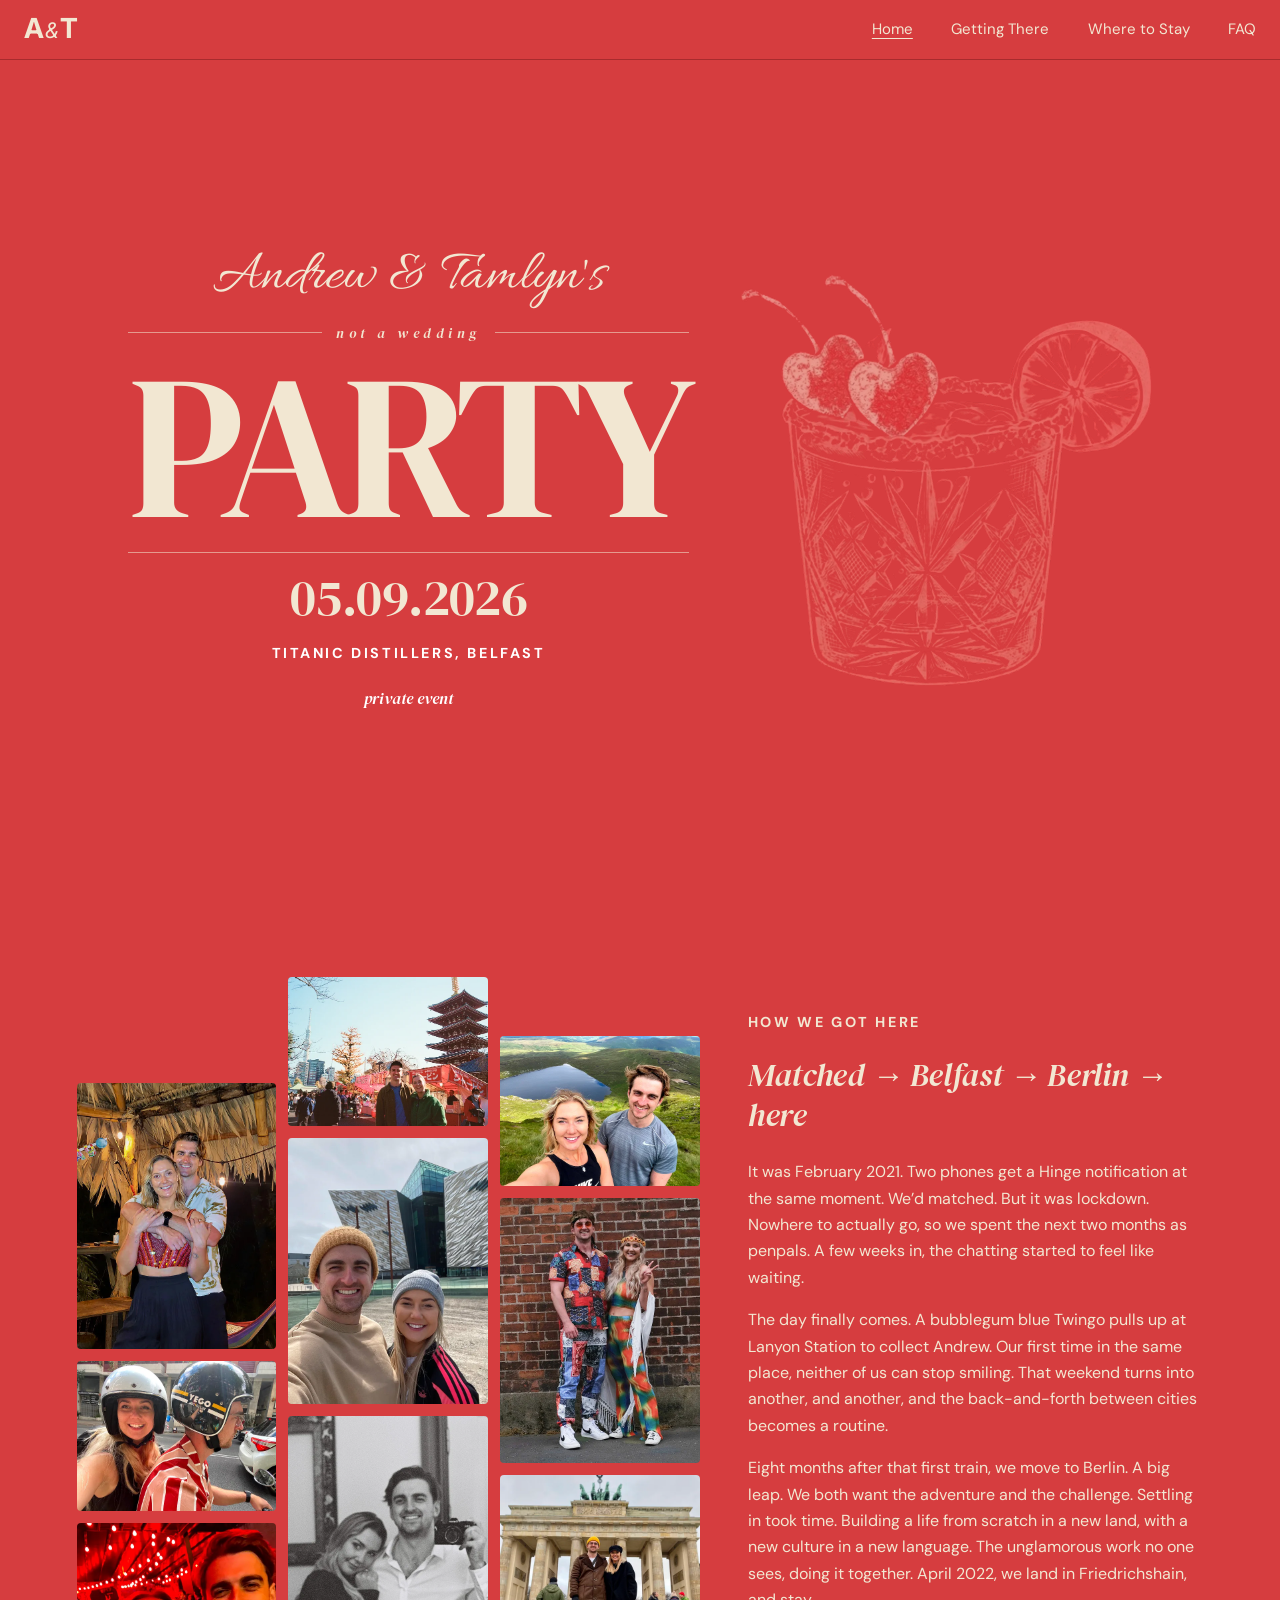
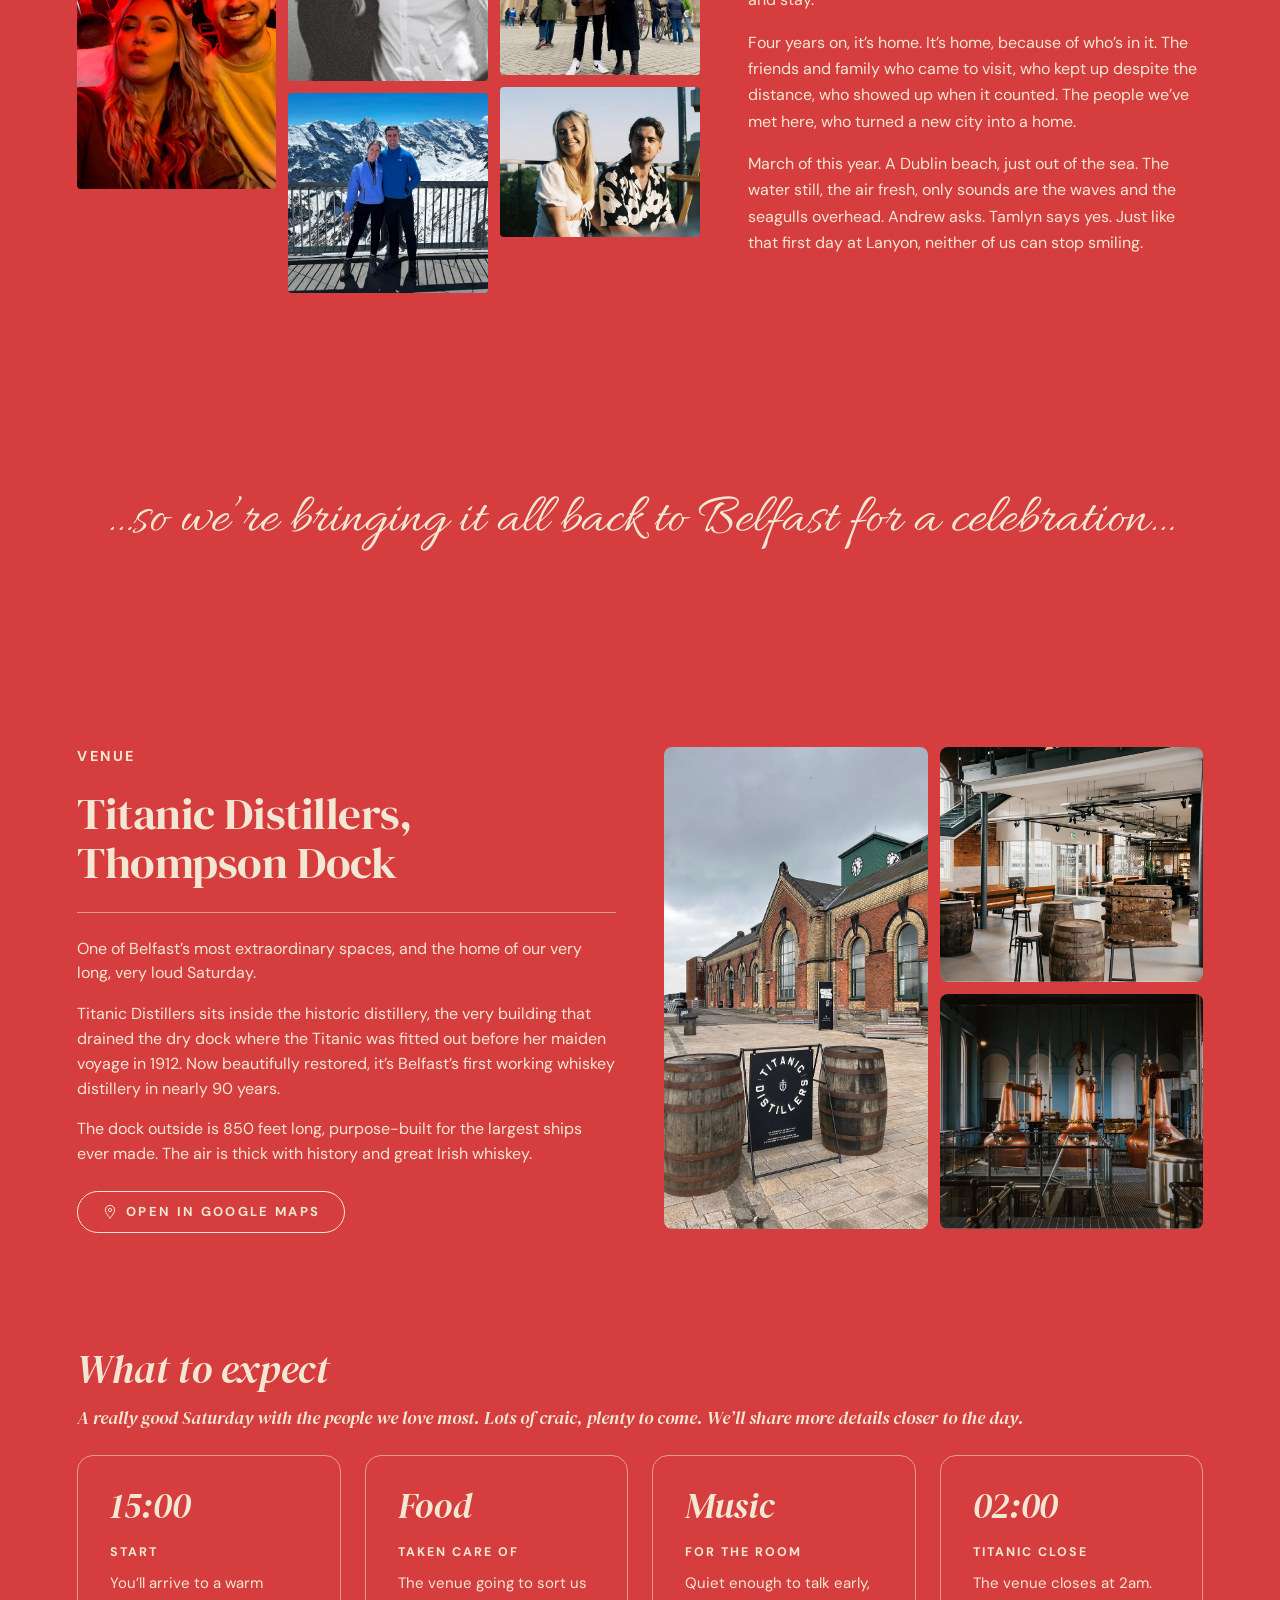
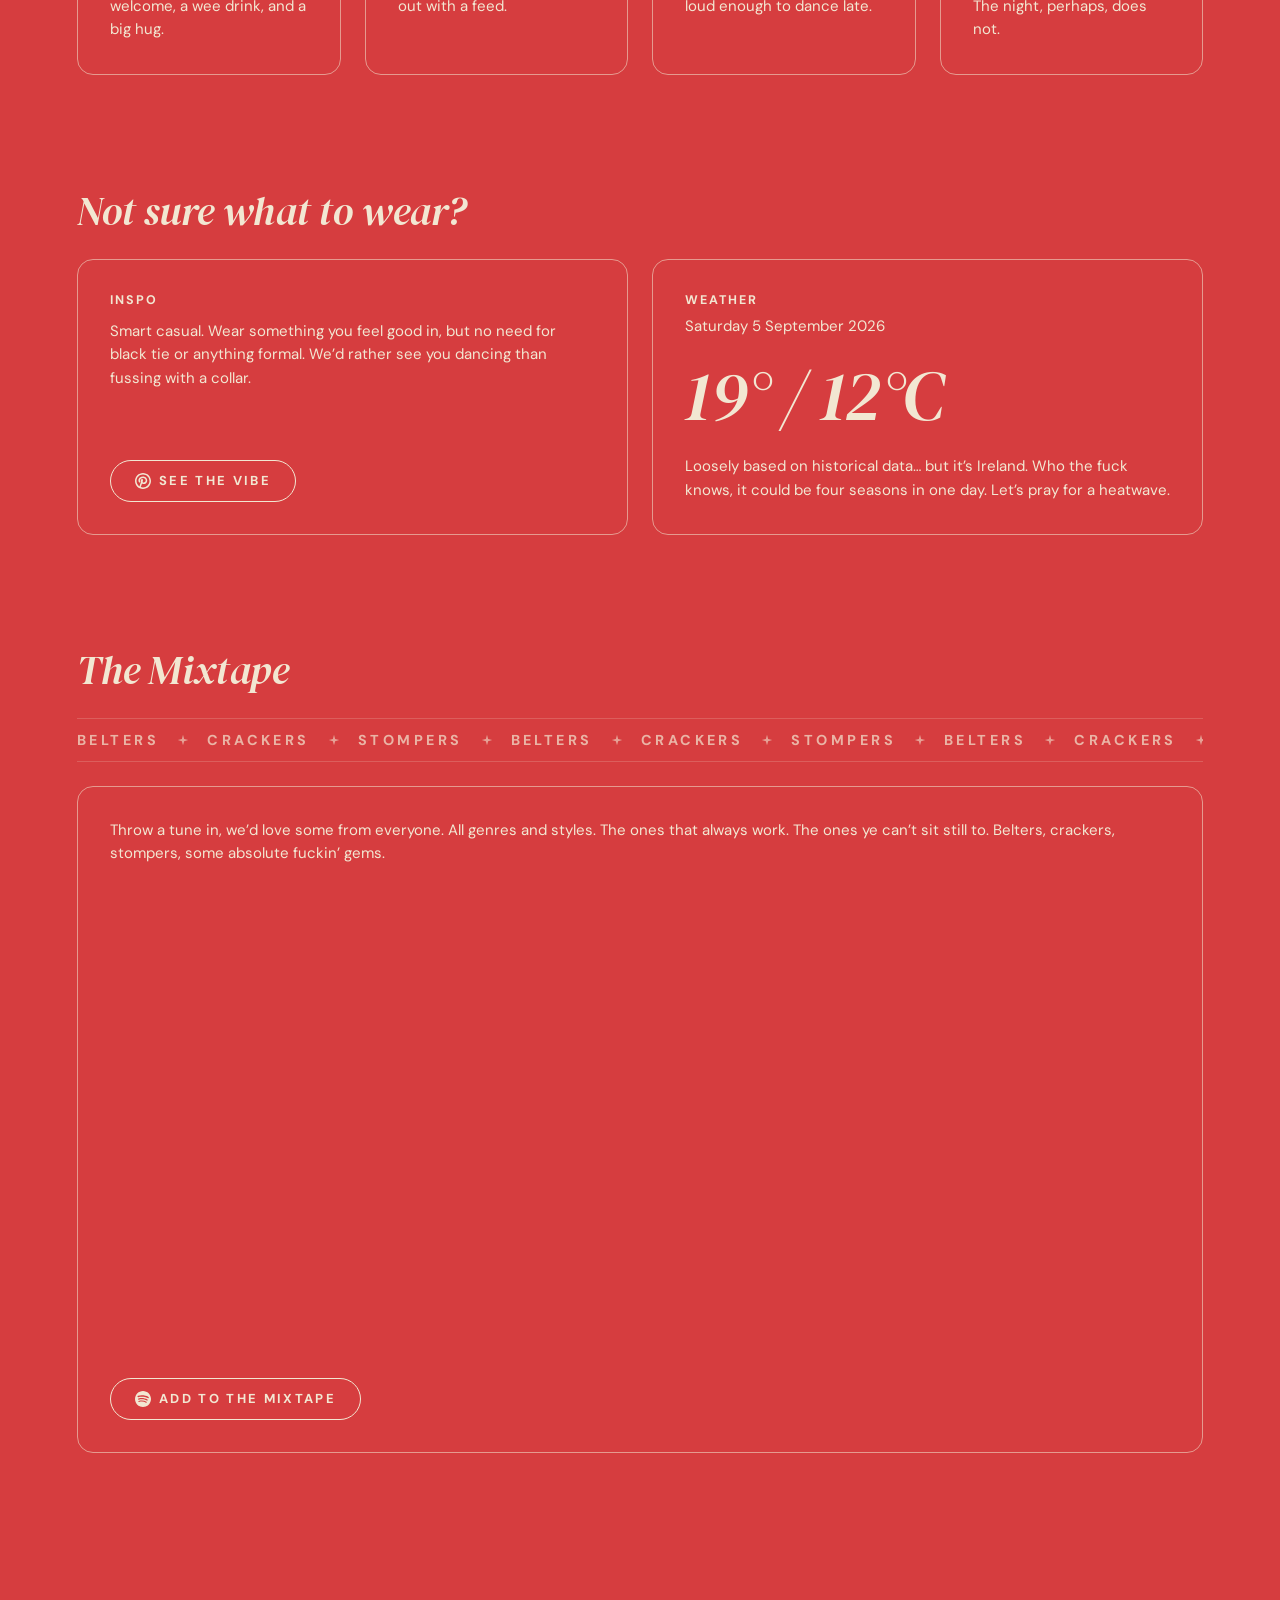
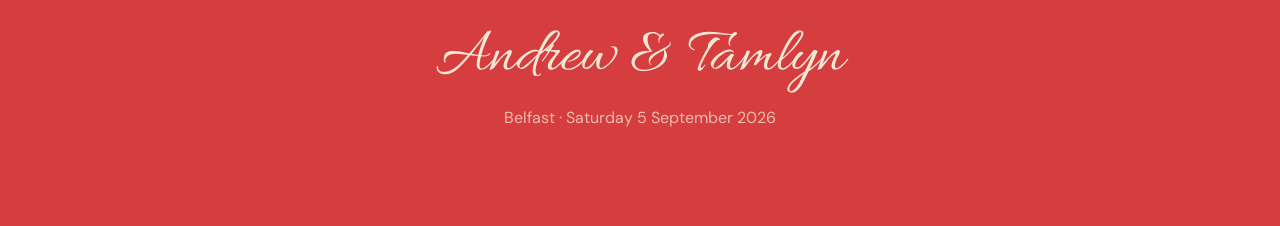
==== index.html @ fc19c499 "Mixtape pill: use fresh Spotify collaborator invite link Restores the "anyone can add tracks" behavi" ====
<!DOCTYPE html>
<html lang="en">
<head>
  <meta charset="UTF-8" />
  <meta name="viewport" content="width=device-width, initial-scale=1.0" />
  <title>Andrew &amp; Tamlyn's Party — 05.09.2026, Belfast</title>
  <meta name="description" content="Andrew &amp; Tamlyn's Party. 5 September 2026 — Titanic Distillers, Belfast. Private event." />
  <meta name="robots" content="noindex, nofollow" />
  <meta name="google-site-verification" content="z_ZgE63QLEu7QgHpGonR3bzuxLoYmnYQZroUifVyF2Y" />
  <meta property="og:type" content="website" />
  <meta property="og:site_name" content="Andrew &amp; Tamlyn's Party" />
  <meta property="og:title" content="Andrew &amp; Tamlyn's Party" />
  <meta property="og:description" content="Saturday 5 September 2026 · Titanic Distillers, Belfast. Private event." />
  <meta property="og:url" content="https://andrewandtamlyn.party/" />
  <meta property="og:image" content="https://andrewandtamlyn.party/images/og-card.png" />
  <meta property="og:image:width" content="1200" />
  <meta property="og:image:height" content="630" />
  <meta name="twitter:card" content="summary_large_image" />
  <meta name="twitter:title" content="Andrew &amp; Tamlyn's Party" />
  <meta name="twitter:description" content="Saturday 5 September 2026 · Titanic Distillers, Belfast." />
  <meta name="twitter:image" content="https://andrewandtamlyn.party/images/og-card.png" />
  <link rel="preconnect" href="https://fonts.googleapis.com" />
  <link rel="preconnect" href="https://fonts.gstatic.com" crossorigin />
  <link rel="stylesheet" href="https://fonts.googleapis.com/css2?family=Allura&family=DM+Sans:ital,wght@0,400;0,700;1,400&family=DM+Serif+Display:ital@0;1&family=Inter:ital,wght@0,400;0,700;1,400&display=swap" />
  <link rel="stylesheet" href="styles.css" />
  <link rel="icon" type="image/png" sizes="32x32" href="images/favicon/favicon-32x32.png" />
  <link rel="icon" type="image/png" sizes="16x16" href="images/favicon/favicon-16x16.png" />
  <link rel="apple-touch-icon" sizes="180x180" href="images/favicon/apple-touch-icon.png" />
  <meta name="theme-color" content="#d63d3f" />
  <link rel="preload" as="image" href="images/whiskeyglass.webp" type="image/webp" fetchpriority="high" />
  <script>document.documentElement.classList.add('has-js');</script>
</head>
<body>
  <header class="site-header" aria-label="Site header">
    <a class="logo" href="#top" aria-label="Andrew and Tamlyn">
      <span class="logo-a">A</span><span class="logo-amp">&amp;</span><span class="logo-t">T</span>
    </a>
    <button
      class="nav-toggle"
      type="button"
      aria-label="Open menu"
      aria-expanded="false"
      aria-controls="site-nav"
    >
      <span class="nav-toggle-line"></span>
      <span class="nav-toggle-line"></span>
      <span class="nav-toggle-line"></span>
    </button>
    <nav class="site-nav" id="site-nav" aria-label="Primary">
      <a class="nav-link is-active" href="index.html" aria-current="page">Home</a>
      <a class="nav-link" href="getting-there.html">Getting There</a>
      <a class="nav-link" href="where-to-stay.html">Where to Stay</a>
      <a class="nav-link" href="faq.html">FAQ</a>
    </nav>
  </header>

  <section class="hero" id="top">
    <div class="hero-inner">
      <div class="event-details">
        <p class="hosts">Andrew &amp; Tamlyn's</p>
        <div class="party-block">
          <p class="event-tagline">not a wedding</p>
          <h1 class="event-name">Party</h1>
          <hr class="divider" />
        </div>
        <p class="event-date">05.09.2026</p>
        <p class="event-location">Titanic Distillers, Belfast</p>
        <p class="event-type">private event</p>
      </div>
      <div class="hero-image">
        <img
          src="images/whiskeyglass.webp"
          alt=""
          width="1586"
          height="1584"
          fetchpriority="high"
          decoding="async"
        />
      </div>
    </div>
  </section>

  <section class="gallery-story reveal" id="story">
    <div class="gs-inner">
      <div class="gallery" aria-label="Photo gallery">
        <div class="g-col g-col-1">
          <figure class="photo"><img loading="lazy" decoding="async" src="images/beach-hut.webp" alt="" /></figure>
          <figure class="photo"><img loading="lazy" decoding="async" src="images/motorbike.webp" alt="" /></figure>
          <figure class="photo"><img loading="lazy" decoding="async" src="images/red-lights.webp" alt="" /></figure>
        </div>
        <div class="g-col g-col-2">
          <figure class="photo"><img loading="lazy" decoding="async" src="images/tokyo.webp" alt="" /></figure>
          <figure class="photo"><img loading="lazy" decoding="async" src="images/titanic-belfast.webp" alt="" /></figure>
          <figure class="photo"><img loading="lazy" decoding="async" src="images/film-bw.webp" alt="" /></figure>
          <figure class="photo"><img loading="lazy" decoding="async" src="images/switzerland.webp" alt="" /></figure>
        </div>
        <div class="g-col g-col-3">
          <figure class="photo"><img loading="lazy" decoding="async" src="images/glendalough.webp" alt="" /></figure>
          <figure class="photo"><img loading="lazy" decoding="async" src="images/festival.webp" alt="" /></figure>
          <figure class="photo"><img loading="lazy" decoding="async" src="images/brandenburg.webp" alt="" /></figure>
          <figure class="photo"><img loading="lazy" decoding="async" src="images/berlin-rooftop.webp" alt="" /></figure>
        </div>
      </div>

      <div class="gallery-mobile" aria-hidden="true">
        <div class="m-col m-col-left">
          <figure class="photo"><img loading="lazy" decoding="async" src="images/beach-hut.webp" alt="" /></figure>
          <figure class="photo"><img loading="lazy" decoding="async" src="images/motorbike.webp" alt="" /></figure>
          <figure class="photo"><img loading="lazy" decoding="async" src="images/red-lights.webp" alt="" /></figure>
          <figure class="photo"><img loading="lazy" decoding="async" src="images/tokyo.webp" alt="" /></figure>
          <figure class="photo"><img loading="lazy" decoding="async" src="images/titanic-belfast.webp" alt="" /></figure>
        </div>
        <div class="m-col m-col-right">
          <figure class="photo"><img loading="lazy" decoding="async" src="images/film-bw.webp" alt="" /></figure>
          <figure class="photo"><img loading="lazy" decoding="async" src="images/switzerland.webp" alt="" /></figure>
          <figure class="photo"><img loading="lazy" decoding="async" src="images/glendalough.webp" alt="" /></figure>
          <figure class="photo"><img loading="lazy" decoding="async" src="images/festival.webp" alt="" /></figure>
          <figure class="photo"><img loading="lazy" decoding="async" src="images/brandenburg.webp" alt="" /></figure>
          <figure class="photo"><img loading="lazy" decoding="async" src="images/berlin-rooftop.webp" alt="" /></figure>
        </div>
      </div>

      <div class="story" id="story-content">
        <p class="story-label">How we got here</p>
        <h2 class="story-summary">Matched &rarr; Belfast &rarr; Berlin &rarr; here</h2>
        <div class="story-content">
          <p>It was February 2021. Two phones get a Hinge notification at the same moment. We&rsquo;d matched. But it was lockdown. Nowhere to actually go, so we spent the next two months as penpals. A few weeks in, the chatting started to feel like waiting.</p>
          <p>The day finally comes. A bubblegum blue Twingo pulls up at Lanyon Station to collect Andrew. Our first time in the same place, neither of us can stop smiling. That weekend turns into another, and another, and the back-and-forth between cities becomes a routine.</p>
          <p>Eight months after that first train, we move to Berlin. A big leap. We both want the adventure and the challenge. Settling in took time. Building a life from scratch in a new land, with a new culture in a new language. The unglamorous work no one sees, doing it together. April 2022, we land in Friedrichshain, and stay.</p>
          <p>Four years on, it&rsquo;s home. It&rsquo;s home, because of who&rsquo;s in it. The friends and family who came to visit, who kept up despite the distance, who showed up when it counted. The people we&rsquo;ve met here, who turned a new city into a home.</p>
          <p>March of this year. A Dublin beach, just out of the sea. The water still, the air fresh, only sounds are the waves and the seagulls overhead. Andrew asks. Tamlyn says yes. Just like that first day at Lanyon, neither of us can stop smiling.</p>
        </div>
      </div>
    </div>
  </section>

  <section class="bridge reveal" aria-label="Transition">
    <p class="bridge-text">&hellip;so we&rsquo;re bringing it all back to Belfast for a celebration&hellip;</p>
  </section>

  <section class="party-details" id="details">
    <div class="pd-inner">

      <!-- Venue Block -->
      <div class="venue-block reveal">
        <div class="venue-info">
          <p class="block-label">Venue</p>
          <h2 class="venue-title">Titanic Distillers,<br />Thompson Dock</h2>
          <hr class="divider venue-divider" />
          <div class="venue-description">
            <p>One of Belfast&rsquo;s most extraordinary spaces, and the home of our very long, very loud Saturday.</p>
            <p>Titanic Distillers sits inside the historic distillery, the very building that drained the dry dock where the Titanic was fitted out before her maiden voyage in 1912. Now beautifully restored, it&rsquo;s Belfast&rsquo;s first working whiskey distillery in nearly 90 years.</p>
            <p>The dock outside is 850 feet long, purpose-built for the largest ships ever made. The air is thick with history and great Irish whiskey.</p>
          </div>
          <a
            class="pill"
            href="https://maps.app.goo.gl/yZyygfyBG68Wpchn9"
            target="_blank"
            rel="noopener noreferrer"
            aria-label="Open Titanic Distillers location in Google Maps"
          >
            <svg class="pill-icon" viewBox="0 0 24 24" fill="none" stroke="currentColor" stroke-width="1.5" stroke-linecap="round" stroke-linejoin="round" aria-hidden="true" focusable="false">
              <path d="M12 21s-7-7.5-7-12a7 7 0 1 1 14 0c0 4.5-7 12-7 12z" />
              <circle cx="12" cy="9" r="2.5" />
            </svg>
            <span>Open in Google Maps</span>
          </a>
        </div>
        <div class="venue-images">
          <figure class="venue-image venue-image-main">
            <img loading="lazy" decoding="async" src="images/venue-exterior.webp" alt="Titanic Distillers exterior with whiskey barrels" />
          </figure>
          <div class="venue-image-column">
            <figure class="venue-image"><img loading="lazy" decoding="async" src="images/venue-bar.webp" alt="Titanic Distillers interior bar and seating" /></figure>
            <figure class="venue-image"><img loading="lazy" decoding="async" src="images/venue-stills.webp" alt="Titanic Distillers copper stills" /></figure>
          </div>
        </div>
      </div>

      <!-- Schedule -->
      <div class="schedule-block reveal">
        <div class="block-intro">
          <h2 class="block-headline">What to expect</h2>
          <p class="block-summary">A really good Saturday with the people we love most. Lots of craic, plenty to come. We&rsquo;ll share more details closer to the day.</p>
        </div>
        <div class="schedule-grid">
          <article class="card schedule-card">
            <h3 class="schedule-time">15:00</h3>
            <p class="card-label">Start</p>
            <p class="card-body">You&rsquo;ll arrive to a warm welcome, a wee drink, and a big hug.</p>
          </article>
          <article class="card schedule-card">
            <h3 class="schedule-time">Food</h3>
            <p class="card-label">Taken care of</p>
            <p class="card-body">The venue going to sort us out with a feed.</p>
          </article>
          <article class="card schedule-card">
            <h3 class="schedule-time">Music</h3>
            <p class="card-label">For the room</p>
            <p class="card-body">Quiet enough to talk early, loud enough to dance late.</p>
          </article>
          <article class="card schedule-card">
            <h3 class="schedule-time">02:00</h3>
            <p class="card-label">Titanic close</p>
            <p class="card-body">The venue closes at 2am. The night, perhaps, does not.</p>
          </article>
        </div>
      </div>

      <!-- What to wear -->
      <div class="wear-block reveal">
        <div class="block-intro">
          <h2 class="block-headline">Not sure what to wear?</h2>
        </div>
        <div class="ftd-grid">
          <article class="card info-card">
            <p class="card-label">Inspo</p>
            <p class="card-body">Smart casual. Wear something you feel good in, but no need for black tie or anything formal. We&rsquo;d rather see you dancing than fussing with a collar.</p>
            <a
              class="pill"
              href="https://pin.it/39ZUrEt16"
              target="_blank"
              rel="noopener noreferrer"
              aria-label="See the vibe — outfit inspiration"
            >
              <img class="pill-icon" src="images/pinterest.svg" alt="" />
              <span>See the vibe</span>
            </a>
          </article>
          <article class="card info-card weather-card">
            <p class="card-label">Weather</p>
            <p class="weather-date">Saturday 5 September 2026</p>
            <p class="weather-temp">19&deg; / 12&deg;C</p>
            <p class="card-body">Loosely based on historical data&hellip; but it&rsquo;s Ireland. Who the fuck knows, it could be four seasons in one day. Let&rsquo;s pray for a heatwave.</p>
          </article>
        </div>
      </div>

      <!-- The Mixtape -->
      <div class="mixtape-block reveal">
        <div class="block-intro">
          <h2 class="block-headline">The Mixtape</h2>
        </div>
        <div class="mixtape-marquee" aria-hidden="true">
          <div class="mixtape-marquee-track">
            <div class="mixtape-marquee-group">
              <span>belters</span>
              <svg class="mixtape-marquee-sep" viewBox="0 0 16 16" aria-hidden="true" focusable="false"><path d="M8 1 L9.5 6.5 L15 8 L9.5 9.5 L8 15 L6.5 9.5 L1 8 L6.5 6.5 Z" fill="currentColor" /></svg>
              <span>crackers</span>
              <svg class="mixtape-marquee-sep" viewBox="0 0 16 16" aria-hidden="true" focusable="false"><path d="M8 1 L9.5 6.5 L15 8 L9.5 9.5 L8 15 L6.5 9.5 L1 8 L6.5 6.5 Z" fill="currentColor" /></svg>
              <span>stompers</span>
              <svg class="mixtape-marquee-sep" viewBox="0 0 16 16" aria-hidden="true" focusable="false"><path d="M8 1 L9.5 6.5 L15 8 L9.5 9.5 L8 15 L6.5 9.5 L1 8 L6.5 6.5 Z" fill="currentColor" /></svg>
              <span>belters</span>
              <svg class="mixtape-marquee-sep" viewBox="0 0 16 16" aria-hidden="true" focusable="false"><path d="M8 1 L9.5 6.5 L15 8 L9.5 9.5 L8 15 L6.5 9.5 L1 8 L6.5 6.5 Z" fill="currentColor" /></svg>
              <span>crackers</span>
              <svg class="mixtape-marquee-sep" viewBox="0 0 16 16" aria-hidden="true" focusable="false"><path d="M8 1 L9.5 6.5 L15 8 L9.5 9.5 L8 15 L6.5 9.5 L1 8 L6.5 6.5 Z" fill="currentColor" /></svg>
              <span>stompers</span>
              <svg class="mixtape-marquee-sep" viewBox="0 0 16 16" aria-hidden="true" focusable="false"><path d="M8 1 L9.5 6.5 L15 8 L9.5 9.5 L8 15 L6.5 9.5 L1 8 L6.5 6.5 Z" fill="currentColor" /></svg>
              <span>belters</span>
              <svg class="mixtape-marquee-sep" viewBox="0 0 16 16" aria-hidden="true" focusable="false"><path d="M8 1 L9.5 6.5 L15 8 L9.5 9.5 L8 15 L6.5 9.5 L1 8 L6.5 6.5 Z" fill="currentColor" /></svg>
              <span>crackers</span>
              <svg class="mixtape-marquee-sep" viewBox="0 0 16 16" aria-hidden="true" focusable="false"><path d="M8 1 L9.5 6.5 L15 8 L9.5 9.5 L8 15 L6.5 9.5 L1 8 L6.5 6.5 Z" fill="currentColor" /></svg>
              <span>stompers</span>
              <svg class="mixtape-marquee-sep" viewBox="0 0 16 16" aria-hidden="true" focusable="false"><path d="M8 1 L9.5 6.5 L15 8 L9.5 9.5 L8 15 L6.5 9.5 L1 8 L6.5 6.5 Z" fill="currentColor" /></svg>
            </div>
            <div class="mixtape-marquee-group">
              <span>belters</span>
              <svg class="mixtape-marquee-sep" viewBox="0 0 16 16" aria-hidden="true" focusable="false"><path d="M8 1 L9.5 6.5 L15 8 L9.5 9.5 L8 15 L6.5 9.5 L1 8 L6.5 6.5 Z" fill="currentColor" /></svg>
              <span>crackers</span>
              <svg class="mixtape-marquee-sep" viewBox="0 0 16 16" aria-hidden="true" focusable="false"><path d="M8 1 L9.5 6.5 L15 8 L9.5 9.5 L8 15 L6.5 9.5 L1 8 L6.5 6.5 Z" fill="currentColor" /></svg>
              <span>stompers</span>
              <svg class="mixtape-marquee-sep" viewBox="0 0 16 16" aria-hidden="true" focusable="false"><path d="M8 1 L9.5 6.5 L15 8 L9.5 9.5 L8 15 L6.5 9.5 L1 8 L6.5 6.5 Z" fill="currentColor" /></svg>
              <span>belters</span>
              <svg class="mixtape-marquee-sep" viewBox="0 0 16 16" aria-hidden="true" focusable="false"><path d="M8 1 L9.5 6.5 L15 8 L9.5 9.5 L8 15 L6.5 9.5 L1 8 L6.5 6.5 Z" fill="currentColor" /></svg>
              <span>crackers</span>
              <svg class="mixtape-marquee-sep" viewBox="0 0 16 16" aria-hidden="true" focusable="false"><path d="M8 1 L9.5 6.5 L15 8 L9.5 9.5 L8 15 L6.5 9.5 L1 8 L6.5 6.5 Z" fill="currentColor" /></svg>
              <span>stompers</span>
              <svg class="mixtape-marquee-sep" viewBox="0 0 16 16" aria-hidden="true" focusable="false"><path d="M8 1 L9.5 6.5 L15 8 L9.5 9.5 L8 15 L6.5 9.5 L1 8 L6.5 6.5 Z" fill="currentColor" /></svg>
              <span>belters</span>
              <svg class="mixtape-marquee-sep" viewBox="0 0 16 16" aria-hidden="true" focusable="false"><path d="M8 1 L9.5 6.5 L15 8 L9.5 9.5 L8 15 L6.5 9.5 L1 8 L6.5 6.5 Z" fill="currentColor" /></svg>
              <span>crackers</span>
              <svg class="mixtape-marquee-sep" viewBox="0 0 16 16" aria-hidden="true" focusable="false"><path d="M8 1 L9.5 6.5 L15 8 L9.5 9.5 L8 15 L6.5 9.5 L1 8 L6.5 6.5 Z" fill="currentColor" /></svg>
              <span>stompers</span>
              <svg class="mixtape-marquee-sep" viewBox="0 0 16 16" aria-hidden="true" focusable="false"><path d="M8 1 L9.5 6.5 L15 8 L9.5 9.5 L8 15 L6.5 9.5 L1 8 L6.5 6.5 Z" fill="currentColor" /></svg>
            </div>
          </div>
        </div>
        <article class="card mixtape-card">
          <p class="card-body">Throw a tune in, we&rsquo;d love some from everyone. All genres and styles. The ones that always work. The ones ye can&rsquo;t sit still to. Belters, crackers, stompers, some absolute fuckin&rsquo; gems.</p>
          <div class="mixtape-embed">
            <iframe
              src="https://open.spotify.com/embed/playlist/0DFSZC6Zb2X7jCf8nAMXD9?utm_source=generator"
              width="100%"
              height="456"
              frameborder="0"
              loading="lazy"
              allow="autoplay; clipboard-write; encrypted-media; fullscreen; picture-in-picture"
              title="Spotify playlist preview"
            ></iframe>
          </div>
          <a
            class="pill"
            href="https://open.spotify.com/playlist/0DFSZC6Zb2X7jCf8nAMXD9?si=8262489a4d8b4de6&amp;pt=af4128b62dd64633003f876453cc2763"
            target="_blank"
            rel="noopener noreferrer"
            aria-label="Open the collaborative Spotify playlist"
          >
            <svg class="pill-icon" viewBox="0 0 24 24" fill="currentColor" aria-hidden="true" focusable="false">
              <path d="M12 0C5.4 0 0 5.4 0 12s5.4 12 12 12 12-5.4 12-12S18.66 0 12 0zm5.521 17.34c-.24.359-.66.48-1.021.24-2.82-1.74-6.36-2.101-10.561-1.141-.418.122-.84-.179-.959-.6-.12-.421.18-.84.6-.96 4.56-1.021 8.52-.6 11.64 1.32.42.18.479.659.301 1.141zm1.44-3.3c-.301.42-.841.6-1.262.3-3.239-1.98-8.159-2.58-11.939-1.38-.479.12-1.02-.12-1.14-.6-.12-.48.12-1.021.6-1.141C9.6 9.9 15 10.561 18.72 12.84c.361.181.54.78.241 1.2zm.12-3.36C15.24 8.4 8.82 8.16 5.16 9.301c-.6.179-1.2-.181-1.38-.721-.18-.601.18-1.2.72-1.381 4.26-1.26 11.28-1.02 15.721 1.621.539.3.719 1.02.42 1.56-.299.421-1.02.599-1.559.3z" />
            </svg>
            <span>Add to the mixtape</span>
          </a>
        </article>
      </div>

    </div>
  </section>

  <footer class="site-footer">
    <div class="footer-inner">
      <p class="footer-couple">Andrew &amp; Tamlyn</p>
      <p class="footer-meta">Belfast &middot; Saturday 5 September 2026</p>
    </div>
  </footer>

  <script>
    (function () {
      var toggle = document.querySelector('.nav-toggle');
      var nav = document.getElementById('site-nav');
      if (!toggle || !nav) return;

      function setOpen(open) {
        toggle.setAttribute('aria-expanded', String(open));
        toggle.setAttribute('aria-label', open ? 'Close menu' : 'Open menu');
      }

      toggle.addEventListener('click', function () {
        setOpen(toggle.getAttribute('aria-expanded') !== 'true');
      });

      nav.querySelectorAll('.nav-link').forEach(function (link) {
        link.addEventListener('click', function () { setOpen(false); });
      });

      document.addEventListener('keydown', function (e) {
        if (e.key === 'Escape') setOpen(false);
      });
    })();

    (function () {
      // Fade content images in as each one loads.
      var images = document.querySelectorAll('.photo img, .venue-image img');
      images.forEach(function (img) {
        if (img.complete && img.naturalHeight !== 0) {
          img.classList.add('is-loaded');
        } else {
          img.addEventListener('load', function () { img.classList.add('is-loaded'); });
          img.addEventListener('error', function () { img.classList.add('is-loaded'); });
        }
      });

      // Reveal-on-scroll for sections marked with .reveal.
      var reveals = document.querySelectorAll('.reveal');
      if (!reveals.length) return;
      if (!('IntersectionObserver' in window)) {
        reveals.forEach(function (el) { el.classList.add('is-revealed'); });
        return;
      }
      var observer = new IntersectionObserver(function (entries) {
        entries.forEach(function (entry) {
          if (entry.isIntersecting) {
            entry.target.classList.add('is-revealed');
            observer.unobserve(entry.target);
          }
        });
      }, { threshold: 0.12, rootMargin: '0px 0px -8% 0px' });
      reveals.forEach(function (el) { observer.observe(el); });
    })();

    (function () {
      // Sparkle burst when the user clicks "Add to the mixtape".
      var pill = document.querySelector('.mixtape-card .pill');
      if (!pill) return;
      var reduce = window.matchMedia && window.matchMedia('(prefers-reduced-motion: reduce)').matches;
      if (reduce) return;

      pill.addEventListener('click', function () {
        var rect = pill.getBoundingClientRect();
        var cx = rect.left + rect.width / 2;
        var cy = rect.top + rect.height / 2;
        var count = 9;
        for (var i = 0; i < count; i++) {
          var s = document.createElement('span');
          s.className = 'mixtape-sparkle';
          var angle = (Math.PI * 2 / count) * i + (Math.random() - 0.5) * 0.4;
          var distance = 55 + Math.random() * 30;
          s.style.left = cx + 'px';
          s.style.top = cy + 'px';
          s.style.setProperty('--dx', Math.cos(angle) * distance + 'px');
          s.style.setProperty('--dy', Math.sin(angle) * distance + 'px');
          document.body.appendChild(s);
          var el = s;
          setTimeout(function (n) { return function () { n.remove(); }; }(el), 750);
        }
      });
    })();
  </script>
</body>
</html>
---- styles.css ----
:root {
  --color-red: #d63d3f;
  --color-red-dark: #a82b2d;
  --color-cream: #f2e7d2;
  --color-white: #ffffff;

  --font-script: "Allura", cursive;
  --font-serif: "DM Serif Display", Georgia, serif;
  --font-sans: "DM Sans", -apple-system, BlinkMacSystemFont, "Segoe UI", sans-serif;
  --font-logo: "Inter", sans-serif;

  --hero-max-width: 1520px;
  --hero-side-padding-desktop: 200px;
}

*,
*::before,
*::after {
  box-sizing: border-box;
}

html,
body {
  margin: 0;
  padding: 0;
}

/* Smooth in-page scrolling for anchor jumps; respects OS reduced-motion. */
@media (prefers-reduced-motion: no-preference) {
  html {
    scroll-behavior: smooth;
  }
}

/* Cross-document view transitions (Chrome / Edge / Safari 18.2+).
   Older browsers ignore these rules and navigate normally. */
@view-transition {
  navigation: auto;
}

/* Keep the header continuous across pages so only the content
   area crossfades. The footer follows suit. */
.site-header {
  view-transition-name: site-header;
}

.site-footer {
  view-transition-name: site-footer;
}

::view-transition-old(root),
::view-transition-new(root) {
  animation-duration: 0.32s;
  animation-timing-function: cubic-bezier(0.4, 0, 0.2, 1);
}

body {
  background: var(--color-red);
  color: var(--color-cream);
  font-family: var(--font-sans);
  -webkit-font-smoothing: antialiased;
  -moz-osx-font-smoothing: grayscale;
  overflow-x: hidden;
}

img {
  max-width: 100%;
  display: block;
}

/* ─────────── Header ─────────── */

.site-header {
  position: relative;
  background: var(--color-red);
  border-bottom: 1px solid var(--color-red-dark);
  padding: 4px 24px 5px;
  display: flex;
  align-items: center;
  justify-content: space-between;
  gap: 24px;
  min-height: 60px;
}

.nav-toggle {
  display: none;
  width: 40px;
  height: 40px;
  padding: 0;
  margin: 0;
  background: transparent;
  border: 0;
  cursor: pointer;
  color: var(--color-cream);
  flex-direction: column;
  justify-content: center;
  align-items: center;
  gap: 5px;
}

.nav-toggle-line {
  display: block;
  width: 22px;
  height: 1.5px;
  background: currentColor;
  transition: transform 0.22s ease, opacity 0.18s ease;
}

.nav-toggle[aria-expanded="true"] .nav-toggle-line:nth-child(1) {
  transform: translateY(6.5px) rotate(45deg);
}
.nav-toggle[aria-expanded="true"] .nav-toggle-line:nth-child(2) {
  opacity: 0;
}
.nav-toggle[aria-expanded="true"] .nav-toggle-line:nth-child(3) {
  transform: translateY(-6.5px) rotate(-45deg);
}

.nav-toggle:focus-visible {
  outline: 2px solid var(--color-cream);
  outline-offset: 2px;
  border-radius: 4px;
}

.site-nav {
  display: flex;
  align-items: center;
  gap: clamp(20px, 3vw, 40px);
}

.nav-link {
  font-family: var(--font-sans);
  font-weight: 400;
  font-size: 15px;
  line-height: 1;
  color: var(--color-cream);
  text-decoration: none;
  transition: opacity 0.2s ease;
}

.nav-link:hover {
  opacity: 0.75;
}

.nav-link.is-active {
  text-decoration: underline;
  text-underline-offset: 4px;
  text-decoration-thickness: 1px;
}

.nav-link:focus-visible {
  outline: 2px solid var(--color-cream);
  outline-offset: 4px;
  border-radius: 2px;
}

@media (max-width: 600px) {
  /* view-transition-name implicitly contains layout/paint, which makes
     the header a containing block for fixed-positioned descendants and
     traps the mobile menu inside the 60px header. Drop the name on
     mobile so the menu can position relative to the viewport. */
  .site-header {
    padding: 4px 16px 5px;
    gap: 12px;
    view-transition-name: none;
  }

  /* Keep the logo and toggle above the full-screen menu overlay so the
     user can see the X and dismiss the menu. */
  .nav-toggle {
    display: flex;
    position: relative;
    z-index: 60;
  }

  .logo {
    position: relative;
    z-index: 60;
  }

  /* Full-viewport menu that slides in from the right. */
  .site-nav {
    position: fixed;
    inset: 0;
    flex-direction: column;
    align-items: stretch;
    justify-content: center;
    gap: 0;
    padding: 80px 32px 32px;
    background: var(--color-red);
    border-bottom: 0;
    transform: translateX(100%);
    visibility: hidden;
    pointer-events: none;
    transition:
      transform 0.32s cubic-bezier(0.4, 0, 0.2, 1),
      visibility 0s linear 0.32s;
    z-index: 50;
  }

  .nav-toggle[aria-expanded="true"] ~ .site-nav {
    transform: translateX(0);
    visibility: visible;
    pointer-events: auto;
    transition:
      transform 0.32s cubic-bezier(0.4, 0, 0.2, 1),
      visibility 0s linear 0s;
  }

  .nav-link {
    padding: 18px 4px;
    font-size: 24px;
    border-bottom: 1px solid rgba(242, 231, 210, 0.18);
  }

  .nav-link:last-child {
    border-bottom: 0;
  }

  .nav-link.is-active {
    text-decoration: none;
  }

  /* Lock body scroll while the menu is open. */
  body:has(.nav-toggle[aria-expanded="true"]) {
    overflow: hidden;
  }
}

.logo {
  display: inline-flex;
  align-items: baseline;
  color: var(--color-cream);
  text-decoration: none;
  font-family: var(--font-logo);
  font-size: 27.6px;
  line-height: 1;
  letter-spacing: 0;
}

.logo-a,
.logo-t {
  font-weight: 700;
}

.logo-amp {
  font-style: italic;
  font-weight: 400;
  font-size: 21.5px;
  margin: 0 1px;
}

/* ─────────── Hero ─────────── */

.hero {
  background: var(--color-red);
  min-height: calc(100vh - 60px);
  display: flex;
  align-items: center;
  justify-content: center;
  padding: clamp(24px, 3vw, 48px) clamp(24px, 10vw, var(--hero-side-padding-desktop));
}

.hero-inner {
  width: 100%;
  max-width: var(--hero-max-width);
  display: grid;
  grid-template-columns: 1fr 1fr;
  align-items: center;
  gap: clamp(24px, 4vw, 64px);
}

.event-details {
  display: flex;
  flex-direction: column;
  gap: 19px;
  text-align: center;
}

.hosts {
  margin: 0;
  font-family: var(--font-script);
  font-weight: 400;
  font-size: clamp(2.5rem, 4.5vw, 64px);
  line-height: 1;
  color: var(--color-cream);
}

/* "not a wedding" — italic serif with hairline rules either side. */
.event-tagline {
  margin: 0;
  display: flex;
  align-items: center;
  gap: 14px;
  width: 100%;
  font-family: var(--font-serif);
  font-style: italic;
  font-weight: 400;
  font-size: clamp(0.875rem, 1vw, 16px);
  line-height: 1;
  letter-spacing: 0.32em;
  color: var(--color-cream);
}

.event-tagline::before,
.event-tagline::after {
  content: '';
  flex: 1;
  height: 1px;
  background: currentColor;
  opacity: 0.55;
}

.event-name {
  margin: 0;
  font-family: var(--font-serif);
  font-weight: 400;
  font-size: clamp(5rem, 16vw, 224px);
  line-height: 0.85;
  letter-spacing: -0.04em;
  text-transform: uppercase;
  color: var(--color-cream);
}

/* Wraps the tagline rules + PARTY + divider so all three share the
   same width as PARTY's text. width: fit-content shrinks the block
   to its widest child (PARTY); the rules and divider then sit at
   100% of that. Matches Figma node 118:350. */
.party-block {
  display: flex;
  flex-direction: column;
  align-items: stretch;
  width: fit-content;
  max-width: 100%;
  align-self: center;
  gap: inherit;
}

.divider {
  width: 100%;
  height: 1px;
  border: 0;
  background: var(--color-cream);
  margin: 0;
  opacity: 0.55;
}

.event-date {
  margin: 0;
  font-family: var(--font-serif);
  font-weight: 400;
  font-size: clamp(1.75rem, 4vw, 57.6px);
  line-height: 1;
  letter-spacing: -0.01em;
  color: var(--color-cream);
  white-space: nowrap;
}

.event-location {
  margin: 0;
  font-family: var(--font-sans);
  font-weight: 700;
  font-size: 14.4px;
  line-height: 1.65;
  letter-spacing: 0.18em;
  text-transform: uppercase;
  color: var(--color-white);
}

.event-type {
  margin: 0;
  font-family: var(--font-serif);
  font-style: italic;
  font-size: 16px;
  line-height: 1.65;
  color: var(--color-white);
}

.hero-image {
  display: flex;
  align-items: center;
  justify-content: center;
}

.hero-image img {
  width: 100%;
  height: auto;
  max-width: 793px;
  opacity: 0.7;
}

/* ─────────── Responsive ─────────── */

/* Tablet & smaller: collapse to one column, cocktail above text. */
@media (max-width: 900px) {
  .hero-inner {
    grid-template-columns: 1fr;
    text-align: center;
  }

  .event-details {
    align-items: center;
    order: 2;
  }

  .hero-image {
    order: 1;
    margin-bottom: 16px;
  }

  .hero-image img {
    max-width: min(80vw, 500px);
  }

  .event-date {
    white-space: normal;
  }
}

/* Phone: cocktail goes behind the text, anchored to the right edge.
   Hero fills the viewport below the 60px header; svh keeps the height
   stable as the mobile URL bar collapses. */
@media (max-width: 768px) {
  .hero {
    position: relative;
    min-height: calc(100vh - 60px);
    min-height: calc(100svh - 60px);
    overflow: hidden;
    padding: 24px;
  }

  .hero-inner {
    position: relative;
    z-index: 1;
    width: 100%;
  }

  /* Lift the text above the cocktail's stacking level. */
  .event-details {
    position: relative;
    z-index: 2;
  }

  /* Cocktail anchored to the right, vertically centered. About 65%
     visible (rightmost 35% overflows off-screen). */
  .hero-image {
    position: absolute;
    inset: 0;
    margin: 0;
    z-index: 0;
    pointer-events: none;
    display: flex;
    align-items: center;
    justify-content: flex-end;
    overflow: visible;
  }

  .hero-image img {
    height: 78vh;
    height: 78svh;
    width: auto;
    max-width: none;
    transform: translateX(35%);
    opacity: 0.35;
  }
}

@media (max-width: 600px) {
  .hero-image img {
    opacity: 0.18;
  }
}

/* ─────────── Gallery + Story ─────────── */

.gallery-story {
  background: var(--color-red);
  padding: clamp(48px, 6vw, 96px) clamp(24px, 6vw, 96px);
}

.gs-inner {
  max-width: 1128px;
  margin: 0 auto;
  display: grid;
  grid-template-columns: 624fr 456fr;
  gap: 48px;
  align-items: center;
}

/* Gallery — 3 staggered columns */
.gallery {
  display: grid;
  grid-template-columns: repeat(3, 1fr);
  gap: 12px;
}

.g-col {
  display: flex;
  flex-direction: column;
  gap: 12px;
}

.g-col-1 { padding-top: 106px; }
.g-col-2 { padding-top: 0; }
.g-col-3 { padding-top: 59px; }

.photo {
  margin: 0;
  overflow: hidden;
  border-radius: 4px;
  background: rgba(242, 231, 210, 0.08);
}

.photo img {
  width: 100%;
  height: auto;
  display: block;
  transition:
    transform 0.45s cubic-bezier(0.4, 0, 0.2, 1),
    filter 0.35s ease;
}

@media (hover: hover) {
  .photo:hover img {
    transform: scale(1.04);
    filter: brightness(1.08);
  }
}

/* Story */
.story {
  display: flex;
  flex-direction: column;
  gap: 24px;
  color: var(--color-cream);
}

.story-label {
  margin: 0;
  font-family: var(--font-sans);
  font-weight: 700;
  font-size: 14.4px;
  letter-spacing: 0.18em;
  text-transform: uppercase;
  color: var(--color-cream);
}

.story-summary {
  margin: 0;
  font-family: var(--font-serif);
  font-style: italic;
  font-weight: 400;
  font-size: clamp(1.5rem, 2.6vw, 32px);
  line-height: 1.25;
  letter-spacing: -0.01em;
  color: var(--color-cream);
}

.story-content {
  display: flex;
  flex-direction: column;
  gap: 16px;
  font-family: var(--font-sans);
  font-size: 16px;
  line-height: 1.65;
  color: var(--color-cream);
}

.story-content p {
  margin: 0;
}

/* Responsive — tablet: gallery above story */
@media (max-width: 900px) {
  .gs-inner {
    grid-template-columns: 1fr;
    gap: 48px;
    align-items: start;
  }

  /* Story sits above the gallery on mobile/tablet */
  .story {
    order: 1;
    text-align: left;
  }
  .gallery,
  .gallery-mobile {
    order: 2;
  }

  /* Reduce stagger on tablet/mobile to keep things tidy */
  .g-col-1,
  .g-col-3 {
    padding-top: 0;
  }
}

/* Mobile gallery: separate 2-column structure with 5 photos on the
   narrow left and 6 on the wider right. Hidden on desktop. */
.gallery-mobile {
  display: none;
}

@media (max-width: 768px) {
  .gallery {
    display: none;
  }

  .gallery-mobile {
    display: grid;
    grid-template-columns: repeat(2, 1fr);
    gap: 10px;
    /* Shorter column (left, 5 photos) centers vertically against the
       taller right column (6 photos) — midpoints align. */
    align-items: center;
  }

  .m-col {
    display: flex;
    flex-direction: column;
    gap: 10px;
    min-width: 0;
  }
}

/* ─────────── Bridge (script transition) ─────────── */

.bridge {
  background: var(--color-red);
  padding: clamp(64px, 9vw, 128px) clamp(24px, 6vw, 96px);
  text-align: center;
}

.bridge-text {
  margin: 0 auto;
  max-width: 1128px;
  font-family: var(--font-script);
  font-weight: 400;
  font-size: clamp(2rem, 7vw, 56px);
  line-height: 1.25;
  color: var(--color-cream);
}

/* ─────────── Party Details ─────────── */

.party-details {
  background: var(--color-red);
  padding: clamp(48px, 6vw, 96px) clamp(24px, 6vw, 96px);
}

.pd-inner {
  max-width: 1128px;
  margin: 0 auto;
  display: flex;
  flex-direction: column;
  gap: clamp(64px, 9vw, 112px);
}

.schedule-block,
.wear-block,
.mixtape-block {
  display: flex;
  flex-direction: column;
  gap: 24px;
}

.mixtape-card {
  gap: 16px;
}

.mixtape-embed {
  border-radius: 12px;
  overflow: hidden;
  line-height: 0;
}

.mixtape-embed iframe {
  display: block;
  width: 100%;
  height: 456px;
  border: 0;
}

/* Marquee — a strip of looping party words between the headline and card. */
.mixtape-marquee {
  overflow: hidden;
  padding: 12px 0;
  border-top: 1px solid rgba(242, 231, 210, 0.2);
  border-bottom: 1px solid rgba(242, 231, 210, 0.2);
}

.mixtape-marquee-track {
  display: flex;
  width: max-content;
  animation: mixtape-marquee 30s linear infinite;
  will-change: transform;
}

.mixtape-marquee:hover .mixtape-marquee-track {
  animation-play-state: paused;
}

.mixtape-marquee-group {
  display: inline-flex;
  align-items: center;
  flex: 0 0 auto;
  gap: 18px;
  padding-right: 18px;
  font-family: var(--font-sans);
  font-weight: 700;
  font-size: 14.4px;
  letter-spacing: 0.24em;
  text-transform: uppercase;
  color: var(--color-cream);
  opacity: 0.7;
  white-space: nowrap;
}

.mixtape-marquee-sep {
  flex: 0 0 auto;
  width: 12px;
  height: 12px;
  color: var(--color-cream);
  opacity: 0.85;
}

@keyframes mixtape-marquee {
  from { transform: translateX(0); }
  to   { transform: translateX(-50%); }
}

@media (prefers-reduced-motion: reduce) {
  .mixtape-marquee-track {
    animation: none;
  }
}

/* Mixtape — ambient pulse on the "Add to the mixtape" pill, plus the
   sparkle burst that fires when it's clicked. */
.mixtape-card .pill {
  animation: mixtape-pill-pulse 2.4s ease-in-out infinite;
}

@keyframes mixtape-pill-pulse {
  0%, 100% { box-shadow: 0 0 0 0 rgba(242, 231, 210, 0.45); }
  50%      { box-shadow: 0 0 0 9px rgba(242, 231, 210, 0); }
}

.mixtape-sparkle {
  position: fixed;
  width: 8px;
  height: 8px;
  margin-left: -4px;
  margin-top: -4px;
  background: var(--color-cream);
  border-radius: 50%;
  pointer-events: none;
  z-index: 1000;
  animation: mixtape-sparkle 0.7s ease-out forwards;
}

@keyframes mixtape-sparkle {
  0%   { opacity: 1; transform: translate(0, 0) scale(1); }
  100% { opacity: 0; transform: translate(var(--dx, 0), var(--dy, 0)) scale(0.3); }
}

@media (prefers-reduced-motion: reduce) {
  .mixtape-card .pill {
    animation: none;
  }
}


/* Shared block label / headline / summary */
.block-label {
  margin: 0;
  font-family: var(--font-sans);
  font-weight: 700;
  font-size: 14.4px;
  letter-spacing: 0.18em;
  text-transform: uppercase;
  color: var(--color-cream);
}

.block-headline {
  margin: 0;
  font-family: var(--font-serif);
  font-style: italic;
  font-weight: 400;
  font-size: clamp(2rem, 3.2vw, 40px);
  line-height: 1.2;
  letter-spacing: -0.01em;
  color: var(--color-cream);
}

.block-summary {
  margin: 0;
  font-family: var(--font-serif);
  font-style: italic;
  font-size: clamp(1rem, 1.4vw, 18px);
  line-height: 1.45;
  color: var(--color-cream);
}

.block-intro {
  display: flex;
  flex-direction: column;
  gap: 12px;
  align-items: flex-start;
  text-align: left;
}

/* Venue block */
.venue-block {
  display: grid;
  grid-template-columns: 1fr 1fr;
  gap: 48px;
  align-items: start;
}

.venue-info {
  display: flex;
  flex-direction: column;
  gap: 0;
}

.venue-title {
  margin: 24px 0 0;
  font-family: var(--font-serif);
  font-weight: 400;
  font-size: clamp(2rem, 3.5vw, 48px);
  line-height: 1.1;
  letter-spacing: -0.01em;
  color: var(--color-cream);
}

.venue-divider {
  margin: 24px 0;
}

.venue-description {
  display: flex;
  flex-direction: column;
  gap: 16px;
  font-family: var(--font-sans);
  font-size: 16px;
  line-height: 1.55;
  color: var(--color-cream);
}

.venue-description p {
  margin: 0;
}

.pill {
  display: inline-flex;
  align-items: center;
  gap: 8px;
  align-self: flex-start;
  margin-top: 24px;
  padding: 12px 24px;
  border: 1px solid var(--color-cream);
  border-radius: 999px;
  background: transparent;
  color: var(--color-cream);
  text-decoration: none;
  font-family: var(--font-sans);
  font-weight: 700;
  font-size: 13px;
  letter-spacing: 0.18em;
  text-transform: uppercase;
  line-height: 1;
  cursor: pointer;
  transition: background-color 0.2s ease;
}

.pill:hover {
  background: rgba(242, 231, 210, 0.1);
}

.pill:focus-visible {
  outline: 2px solid var(--color-cream);
  outline-offset: 2px;
}

.pill-icon {
  width: 16px;
  height: 16px;
  flex-shrink: 0;
}

.venue-images {
  display: grid;
  grid-template-columns: 1fr 1fr;
  gap: 12px;
  align-items: stretch;
}

.venue-image {
  margin: 0;
  overflow: hidden;
  border-radius: 8px;
}

.venue-image img {
  width: 100%;
  height: 100%;
  object-fit: cover;
  display: block;
}

.venue-image-main {
  aspect-ratio: 264 / 483;
}

.venue-image-column {
  display: flex;
  flex-direction: column;
  gap: 12px;
}

.venue-image-column .venue-image {
  aspect-ratio: 264 / 235.5;
  flex: 1;
}

/* Cards (shared) */
.card {
  border: 1px solid rgba(242, 231, 210, 0.55);
  border-radius: 16px;
  padding: 32px;
  display: flex;
  flex-direction: column;
  background: transparent;
}

/* Running Order schedule */
.schedule-grid {
  display: grid;
  grid-template-columns: repeat(4, 1fr);
  gap: 24px;
}

.schedule-card {
  gap: 12px;
}

.schedule-time {
  margin: 0 0 8px;
  font-family: var(--font-serif);
  font-style: italic;
  font-weight: 400;
  font-size: clamp(2rem, 2.8vw, 40px);
  line-height: 1;
  letter-spacing: -0.01em;
  color: var(--color-cream);
}

.card-label {
  margin: 0;
  font-family: var(--font-sans);
  font-weight: 700;
  font-size: 12.5px;
  letter-spacing: 0.16em;
  text-transform: uppercase;
  color: var(--color-cream);
}

.card-body {
  margin: 0;
  font-family: var(--font-sans);
  font-size: 15px;
  line-height: 1.55;
  color: var(--color-cream);
}

/* For the Day cards */
.ftd-grid {
  display: grid;
  grid-template-columns: 1fr 1fr;
  gap: 24px;
}

.info-card {
  gap: 12px;
}

.info-card .pill {
  margin-top: auto;
}

.weather-card {
  gap: 8px;
}

.weather-date {
  margin: 0;
  font-family: var(--font-sans);
  font-size: 15px;
  line-height: 1.4;
  color: var(--color-cream);
}

.weather-temp {
  margin: 16px 0 16px;
  font-family: var(--font-serif);
  font-style: italic;
  font-weight: 400;
  font-size: clamp(3rem, 5.5vw, 72px);
  line-height: 1;
  letter-spacing: -0.02em;
  color: var(--color-cream);
}

/* Responsive */
@media (max-width: 900px) {
  .venue-block {
    grid-template-columns: 1fr;
    gap: 32px;
  }
  .venue-images {
    grid-template-columns: 1fr;
  }
  .venue-image-main {
    aspect-ratio: 3 / 2;
  }
  .venue-image-column {
    flex-direction: row;
  }
  .venue-image-column .venue-image {
    aspect-ratio: 1 / 1;
  }
  .schedule-grid {
    grid-template-columns: repeat(2, 1fr);
  }
  .ftd-grid {
    grid-template-columns: 1fr;
  }
}

@media (max-width: 480px) {
  .schedule-grid {
    grid-template-columns: 1fr;
  }
  .card {
    padding: 24px;
  }
}

/* ─────────── Upright serif headings (shared) ─────────── */

.page-title,
.section-title,
.card-heading {
  margin: 0;
  font-family: var(--font-serif);
  font-weight: 400;
  font-style: normal;
  color: var(--color-cream);
  letter-spacing: -0.01em;
}

.page-title {
  font-size: clamp(2.75rem, 6.5vw, 80px);
  line-height: 1.05;
}

.section-title {
  font-size: clamp(1.75rem, 3.8vw, 52px);
  line-height: 1.1;
}

.gt-section-heading {
  margin: 0;
  font-family: var(--font-serif);
  font-weight: 400;
  font-size: clamp(1.5rem, 2.6vw, 32px);
  line-height: 1.15;
  letter-spacing: -0.01em;
  color: var(--color-cream);
}

.card-heading {
  font-size: clamp(1.25rem, 1.8vw, 24px);
  line-height: 1.2;
}

/* ─────────── Pill modifiers ─────────── */

.pill--filled {
  background: var(--color-cream);
  color: var(--color-red);
  border-color: var(--color-cream);
}

.pill--filled:hover {
  background: rgba(242, 231, 210, 0.85);
}

/* Static chip variant — used inside cards as a label, not a link */
.pill--chip {
  margin-top: 0;
  padding: 8px 14px;
  font-size: 11px;
  letter-spacing: 0.16em;
  align-self: flex-start;
  cursor: default;
}

.pill--chip:hover {
  background: transparent;
}

.pill--chip.pill--filled:hover {
  background: var(--color-cream);
}

/* ─────────── Getting There page ─────────── */

.getting-there {
  background: var(--color-red);
  padding: clamp(48px, 6vw, 96px) clamp(24px, 6vw, 96px);
}

.gt-inner {
  max-width: 1128px;
  margin: 0 auto;
  display: flex;
  flex-direction: column;
  gap: clamp(40px, 5vw, 64px);
}

.gt-header {
  display: flex;
  flex-direction: column;
  align-items: flex-start;
  gap: 16px;
  text-align: left;
}

/* Tabs */
.tabs {
  display: flex;
  gap: clamp(24px, 4vw, 48px);
  border-bottom: 1px solid rgba(242, 231, 210, 0.18);
}

.tab {
  appearance: none;
  background: transparent;
  border: 0;
  border-bottom: 2px solid transparent;
  padding: 12px 0;
  margin-bottom: -1px; /* overlap the tablist border */
  color: var(--color-cream);
  font-family: var(--font-sans);
  font-weight: 700;
  font-size: 14.4px;
  letter-spacing: 0.18em;
  text-transform: uppercase;
  line-height: 1.2;
  cursor: pointer;
  opacity: 0.55;
  transition: opacity 0.2s ease, border-color 0.2s ease;
}

.tab:hover {
  opacity: 0.85;
}

.tab.is-active {
  opacity: 1;
  border-bottom-color: var(--color-cream);
}

/* When JS has positioned the sliding indicator, suppress the per-tab
   underline so we don't render both. */
.tabs.has-indicator .tab,
.tabs.has-indicator .tab.is-active {
  border-bottom-color: transparent;
}

.tab:focus-visible {
  outline: 2px solid var(--color-cream);
  outline-offset: 4px;
  border-radius: 2px;
}

.tab-indicator {
  position: absolute;
  bottom: -1px;
  left: 0;
  height: 2px;
  width: 0;
  background: var(--color-cream);
  transform: translateX(0);
  transition:
    transform 0.32s cubic-bezier(0.4, 0, 0.2, 1),
    width 0.32s cubic-bezier(0.4, 0, 0.2, 1);
  pointer-events: none;
}

.tabs.has-indicator {
  position: relative;
}

.tab-panel[hidden] {
  display: none;
}

.tab-panel {
  display: flex;
  flex-direction: column;
  gap: clamp(48px, 6vw, 88px);
  animation: tab-panel-in 0.32s cubic-bezier(0.4, 0, 0.2, 1);
}

@keyframes tab-panel-in {
  from {
    opacity: 0;
    transform: translateY(4px);
  }
}

/* Content block: chip + heading + divider + body + grid */
.gt-block {
  display: flex;
  flex-direction: column;
  align-items: flex-start;
  gap: 20px;
}

.gt-divider {
  width: 100%;
  height: 1px;
  border: 0;
  background: rgba(242, 231, 210, 0.35);
  margin: 4px 0 4px;
}

.gt-block-body {
  display: flex;
  flex-direction: column;
  gap: 16px;
  font-family: var(--font-sans);
  font-size: 16px;
  line-height: 1.6;
  color: var(--color-cream);
  max-width: 760px;
}

.gt-block-body p {
  margin: 0;
}

.gt-block-body strong {
  font-weight: 700;
}

/* Route grid (3 numbered cards) */
.gt-route-grid {
  width: 100%;
  display: grid;
  grid-template-columns: repeat(3, 1fr);
  gap: 24px;
  margin-top: 8px;
}

.route-card {
  gap: 12px;
}

.route-number {
  margin: 0 0 8px;
  font-family: var(--font-serif);
  font-weight: 400;
  font-size: clamp(2.25rem, 3.5vw, 48px);
  line-height: 1;
  letter-spacing: -0.01em;
  color: var(--color-cream);
}

.route-mode {
  margin: 0;
}

.route-lead {
  margin: 0;
  font-family: var(--font-sans);
  font-size: 15px;
  line-height: 1.5;
  color: var(--color-cream);
}

.route-tagline {
  margin: 0;
  font-family: var(--font-serif);
  font-style: italic;
  font-size: 16px;
  line-height: 1.45;
  color: var(--color-cream);
  opacity: 0.85;
}

.route-divider {
  width: 100%;
  height: 1px;
  border: 0;
  background: rgba(242, 231, 210, 0.35);
  margin: 8px 0 4px;
}

.spec-list {
  margin: 0;
  display: flex;
  flex-direction: column;
  gap: 8px;
}

.spec-row {
  display: flex;
  align-items: baseline;
  gap: 12px;
}

.spec-row dt {
  flex: 0 0 auto;
  min-width: 72px;
  font-family: var(--font-sans);
  font-weight: 700;
  font-size: 11px;
  letter-spacing: 0.16em;
  text-transform: uppercase;
  color: var(--color-cream);
  opacity: 0.7;
}

.spec-row dd {
  margin: 0;
  font-family: var(--font-sans);
  font-size: 15px;
  line-height: 1.45;
  color: var(--color-cream);
}

.route-closer {
  margin: 8px 0 0;
  font-family: var(--font-sans);
  font-size: 15px;
  line-height: 1.55;
  color: var(--color-cream);
}

/* Quick picks grid (2x2 suggestion cards) */
.gt-picks-grid {
  width: 100%;
  display: grid;
  grid-template-columns: repeat(2, 1fr);
  gap: 24px;
  margin-top: 8px;
}

.pick-card {
  gap: 12px;
}

.pick-lead {
  margin: 0;
  font-family: var(--font-sans);
  font-weight: 700;
  font-size: 15px;
  line-height: 1.5;
  color: var(--color-cream);
}

.pick-body {
  margin: 0;
  font-family: var(--font-sans);
  font-size: 15px;
  line-height: 1.55;
  color: var(--color-cream);
}

/* Story panel ("Already in Ireland") */
.gt-story {
  display: flex;
  flex-direction: column;
  align-items: flex-start;
  gap: 32px;
  max-width: 640px;
}

.gt-story-body {
  display: flex;
  flex-direction: column;
  gap: 20px;
}

.gt-story-body p {
  margin: 0;
  font-family: var(--font-sans);
  font-size: 16px;
  line-height: 1.6;
  color: var(--color-cream);
}

@media (max-width: 900px) {
  .gt-route-grid {
    grid-template-columns: 1fr;
  }
  .gt-picks-grid {
    grid-template-columns: 1fr;
  }
}

@media (max-width: 600px) {
  .tabs {
    gap: 24px;
  }
  .tab {
    flex: 1 1 0;
    text-align: center;
    font-size: 13px;
    letter-spacing: 0.14em;
  }
}

/* ─────────── Where to Stay page ─────────── */

.where-to-stay {
  background: var(--color-red);
  padding: clamp(48px, 6vw, 96px) clamp(24px, 6vw, 96px);
}

.wts-inner {
  max-width: 1128px;
  margin: 0 auto;
  display: flex;
  flex-direction: column;
  gap: clamp(48px, 6vw, 88px);
}

.wts-header {
  display: flex;
  flex-direction: column;
  align-items: flex-start;
  gap: 16px;
  text-align: left;
}

.wts-subtitle {
  margin: 0;
  font-family: var(--font-sans);
  font-size: 16px;
  line-height: 1.6;
  color: var(--color-cream);
  max-width: 720px;
}

.wts-grid {
  display: grid;
  grid-template-columns: repeat(4, 1fr);
  gap: 24px;
}

.area-card {
  gap: 0;
}

.area-card .card-heading {
  margin-bottom: 4px;
}

.area-card .card-label {
  margin-bottom: 12px;
}

@media (max-width: 900px) {
  .wts-grid {
    grid-template-columns: repeat(2, 1fr);
  }
}

@media (max-width: 600px) {
  .wts-grid {
    grid-template-columns: 1fr;
  }
}

/* ─────────── FAQ page ─────────── */

.faq {
  background: var(--color-red);
  padding: clamp(48px, 6vw, 96px) clamp(24px, 6vw, 96px);
}

.faq-inner {
  max-width: 1128px;
  margin: 0 auto;
  display: flex;
  flex-direction: column;
  gap: clamp(48px, 6vw, 88px);
}

.faq-header {
  display: flex;
  flex-direction: column;
  gap: clamp(32px, 4vw, 48px);
  align-items: stretch;
}

.faq-title {
  display: flex;
  flex-direction: column;
  gap: 16px;
  align-items: flex-start;
}

.faq-subtitle {
  margin: 0;
  font-family: var(--font-sans);
  font-size: 16px;
  line-height: 1.6;
  color: var(--color-cream);
  max-width: 720px;
}

/* Empty search state */
.faq-empty {
  display: flex;
  flex-direction: column;
  align-items: center;
  text-align: center;
  gap: 16px;
  padding: clamp(64px, 10vw, 128px) 24px;
}

.faq-empty[hidden] {
  display: none;
}

.faq-empty-heading {
  margin: 0;
  font-family: var(--font-serif);
  font-weight: 400;
  font-size: clamp(1.5rem, 2.6vw, 32px);
  line-height: 1.15;
  letter-spacing: -0.01em;
  color: var(--color-cream);
}

.faq-empty-body {
  margin: 0;
  font-family: var(--font-sans);
  font-size: 16px;
  line-height: 1.6;
  color: var(--color-cream);
  max-width: 480px;
}

.faq-empty .pill {
  margin-top: 8px;
  align-self: center;
}

/* Search */
.faq-search {
  display: flex;
  align-items: center;
  gap: 12px;
  width: 100%;
  padding: 14px 24px;
  border: 1px solid var(--color-cream);
  border-radius: 999px;
  transition: border-color 0.2s ease, background-color 0.2s ease;
}

.faq-search:focus-within {
  background: rgba(242, 231, 210, 0.05);
}

.faq-search-icon {
  width: 18px;
  height: 18px;
  flex-shrink: 0;
  color: var(--color-cream);
  opacity: 0.75;
}

.faq-search input {
  flex: 1;
  min-width: 0;
  background: transparent;
  border: 0;
  outline: none;
  color: var(--color-cream);
  font-family: var(--font-sans);
  font-size: 16px;
  line-height: 1.5;
  padding: 0;
}

.faq-search input::placeholder {
  color: var(--color-cream);
  opacity: 0.55;
}

.faq-search input::-webkit-search-cancel-button {
  -webkit-appearance: none;
  appearance: none;
}

/* Categories */
.faq-categories {
  display: flex;
  flex-direction: column;
  gap: clamp(40px, 5vw, 64px);
}

.faq-category {
  display: flex;
  flex-direction: column;
  gap: 16px;
}

.faq-category[hidden] {
  display: none;
}

.faq-list {
  display: flex;
  flex-direction: column;
}

/* Q&A item */
.faq-item {
  border-bottom: 1px solid rgba(242, 231, 210, 0.2);
}

.faq-item:last-child {
  border-bottom: 0;
}

.faq-item[hidden] {
  display: none;
}

.faq-q {
  list-style: none;
  cursor: pointer;
  display: flex;
  align-items: center;
  justify-content: space-between;
  gap: 24px;
  padding: 20px 0;
  font-family: var(--font-sans);
  font-size: 16px;
  line-height: 1.5;
  color: var(--color-cream);
}

.faq-q::-webkit-details-marker { display: none; }
.faq-q::marker { content: ""; }

.faq-q:focus-visible {
  outline: 2px solid var(--color-cream);
  outline-offset: 4px;
  border-radius: 2px;
}

.faq-q-text {
  flex: 1;
}

.faq-q-icon {
  position: relative;
  width: 18px;
  height: 18px;
  flex-shrink: 0;
  color: var(--color-cream);
}

.faq-q-icon::before,
.faq-q-icon::after {
  content: "";
  position: absolute;
  top: 50%;
  left: 50%;
  background: currentColor;
}

.faq-q-icon::before {
  width: 14px;
  height: 1.5px;
  transform: translate(-50%, -50%);
}

.faq-q-icon::after {
  width: 1.5px;
  height: 14px;
  transform: translate(-50%, -50%);
  transition: transform 0.2s ease;
}

details[open] .faq-q-icon::after {
  transform: translate(-50%, -50%) scaleY(0);
}

.faq-a {
  padding: 0 56px 24px 0;
  font-family: var(--font-sans);
  font-size: 16px;
  line-height: 1.6;
  color: var(--color-cream);
  max-width: 880px;
}

.faq-a p {
  margin: 0;
}

/* Smooth open/close for FAQ items.
   Modern engines (Chrome 131+, Safari 18.4+, Edge 131+) animate the height
   via ::details-content + interpolate-size. Other browsers still get a
   gentle fade-in on open via the keyframe fallback below. */
@supports (interpolate-size: allow-keywords) {
  :root {
    interpolate-size: allow-keywords;
  }
}

.faq-item::details-content {
  block-size: 0;
  overflow: clip;
  transition:
    block-size 0.32s cubic-bezier(0.4, 0, 0.2, 1),
    content-visibility 0.32s allow-discrete;
}

.faq-item[open]::details-content {
  block-size: auto;
}

.faq-item[open] > .faq-a {
  animation: faq-a-in 0.28s cubic-bezier(0.4, 0, 0.2, 1);
}

@keyframes faq-a-in {
  from {
    opacity: 0;
    transform: translateY(-4px);
  }
}

/* Still got questions? */
.faq-help {
  display: flex;
  flex-direction: column;
  gap: 16px;
  align-items: flex-start;
}

.faq-help p {
  margin: 0;
  font-family: var(--font-sans);
  font-size: 16px;
  line-height: 1.6;
  color: var(--color-cream);
  max-width: 720px;
}

@media (max-width: 600px) {
  .faq-q {
    padding: 18px 0;
    gap: 16px;
  }
  .faq-a {
    padding-right: 0;
  }
}

/* ─────────── Footer ─────────── */

.site-footer {
  background: var(--color-red);
  padding: clamp(64px, 8vw, 96px) clamp(24px, 6vw, 96px);
}

.footer-inner {
  max-width: 1080px;
  margin: 0 auto;
  display: flex;
  flex-direction: column;
  align-items: center;
  text-align: center;
  gap: 16px;
}

.footer-couple {
  margin: 0;
  font-family: var(--font-script);
  font-weight: 400;
  font-size: clamp(2.5rem, 5vw, 64px);
  line-height: 1;
  color: var(--color-cream);
}

.footer-meta {
  margin: 0;
  font-family: var(--font-sans);
  font-size: 16px;
  line-height: 1.5;
  color: var(--color-cream);
  opacity: 0.75;
}

/* ─────────── Smooth-loading effects (image fade-in + reveal-on-scroll) ─────────── */

/* Content images fade in as each one finishes loading. Gated on .has-js
   so users without JS see images immediately rather than blank slots. */
.has-js .photo img,
.has-js .venue-image img {
  opacity: 0;
  transition: opacity 0.6s cubic-bezier(0.4, 0, 0.2, 1);
}

.has-js .photo img.is-loaded,
.has-js .venue-image img.is-loaded {
  opacity: 1;
}

/* Section reveal-on-scroll. Same .has-js gate. */
.has-js .reveal {
  opacity: 0;
  transform: translateY(24px);
  transition:
    opacity 0.7s cubic-bezier(0.4, 0, 0.2, 1),
    transform 0.7s cubic-bezier(0.4, 0, 0.2, 1);
  will-change: opacity, transform;
}

.has-js .reveal.is-revealed {
  opacity: 1;
  transform: translateY(0);
}

/* Hero entrance stagger on first paint. */
.has-js .hero .hosts,
.has-js .hero .event-tagline,
.has-js .hero .event-name,
.has-js .hero .divider,
.has-js .hero .event-date,
.has-js .hero .event-location,
.has-js .hero .event-type {
  opacity: 0;
  animation: hero-stagger 0.8s cubic-bezier(0.4, 0, 0.2, 1) forwards;
}

.has-js .hero .hosts          { animation-delay: 0.15s; }
.has-js .hero .event-tagline  { animation-delay: 0.22s; }
.has-js .hero .event-name     { animation-delay: 0.30s; }
.has-js .hero .divider        { animation-delay: 0.50s; --hero-end-opacity: 0.55; }
.has-js .hero .event-date     { animation-delay: 0.65s; }
.has-js .hero .event-location { animation-delay: 0.80s; }
.has-js .hero .event-type     { animation-delay: 0.95s; }

@keyframes hero-stagger {
  from { opacity: 0; transform: translateY(14px); }
  to   { opacity: var(--hero-end-opacity, 1); transform: translateY(0); }
}

/* ─────────── Reduced motion safety net ─────────── */

@media (prefers-reduced-motion: reduce) {
  *,
  *::before,
  *::after {
    animation-duration: 0.01ms !important;
    animation-delay: 0s !important;
    animation-iteration-count: 1 !important;
    transition-duration: 0.01ms !important;
  }

  /* Force revealable elements visible without movement. */
  .has-js .reveal {
    opacity: 1 !important;
    transform: none !important;
  }
  .has-js .photo img,
  .has-js .venue-image img {
    opacity: 1 !important;
  }
}
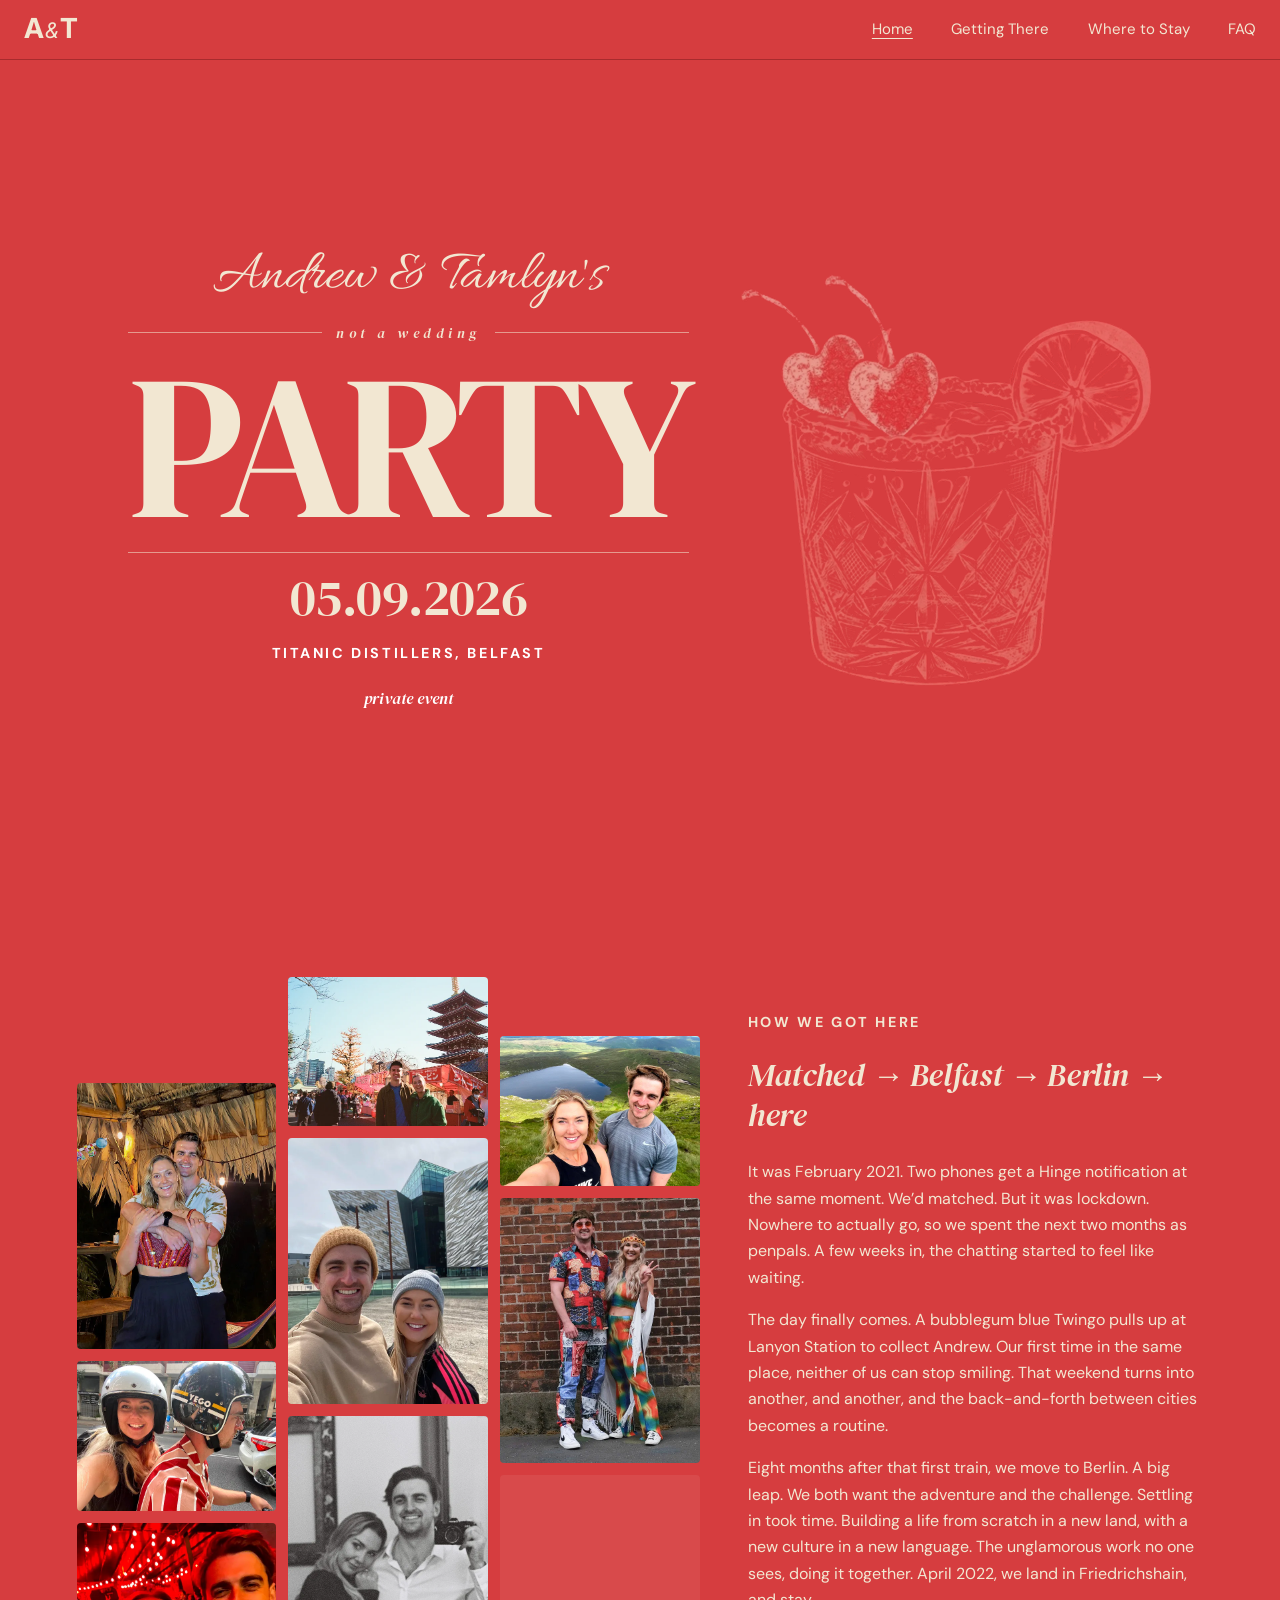
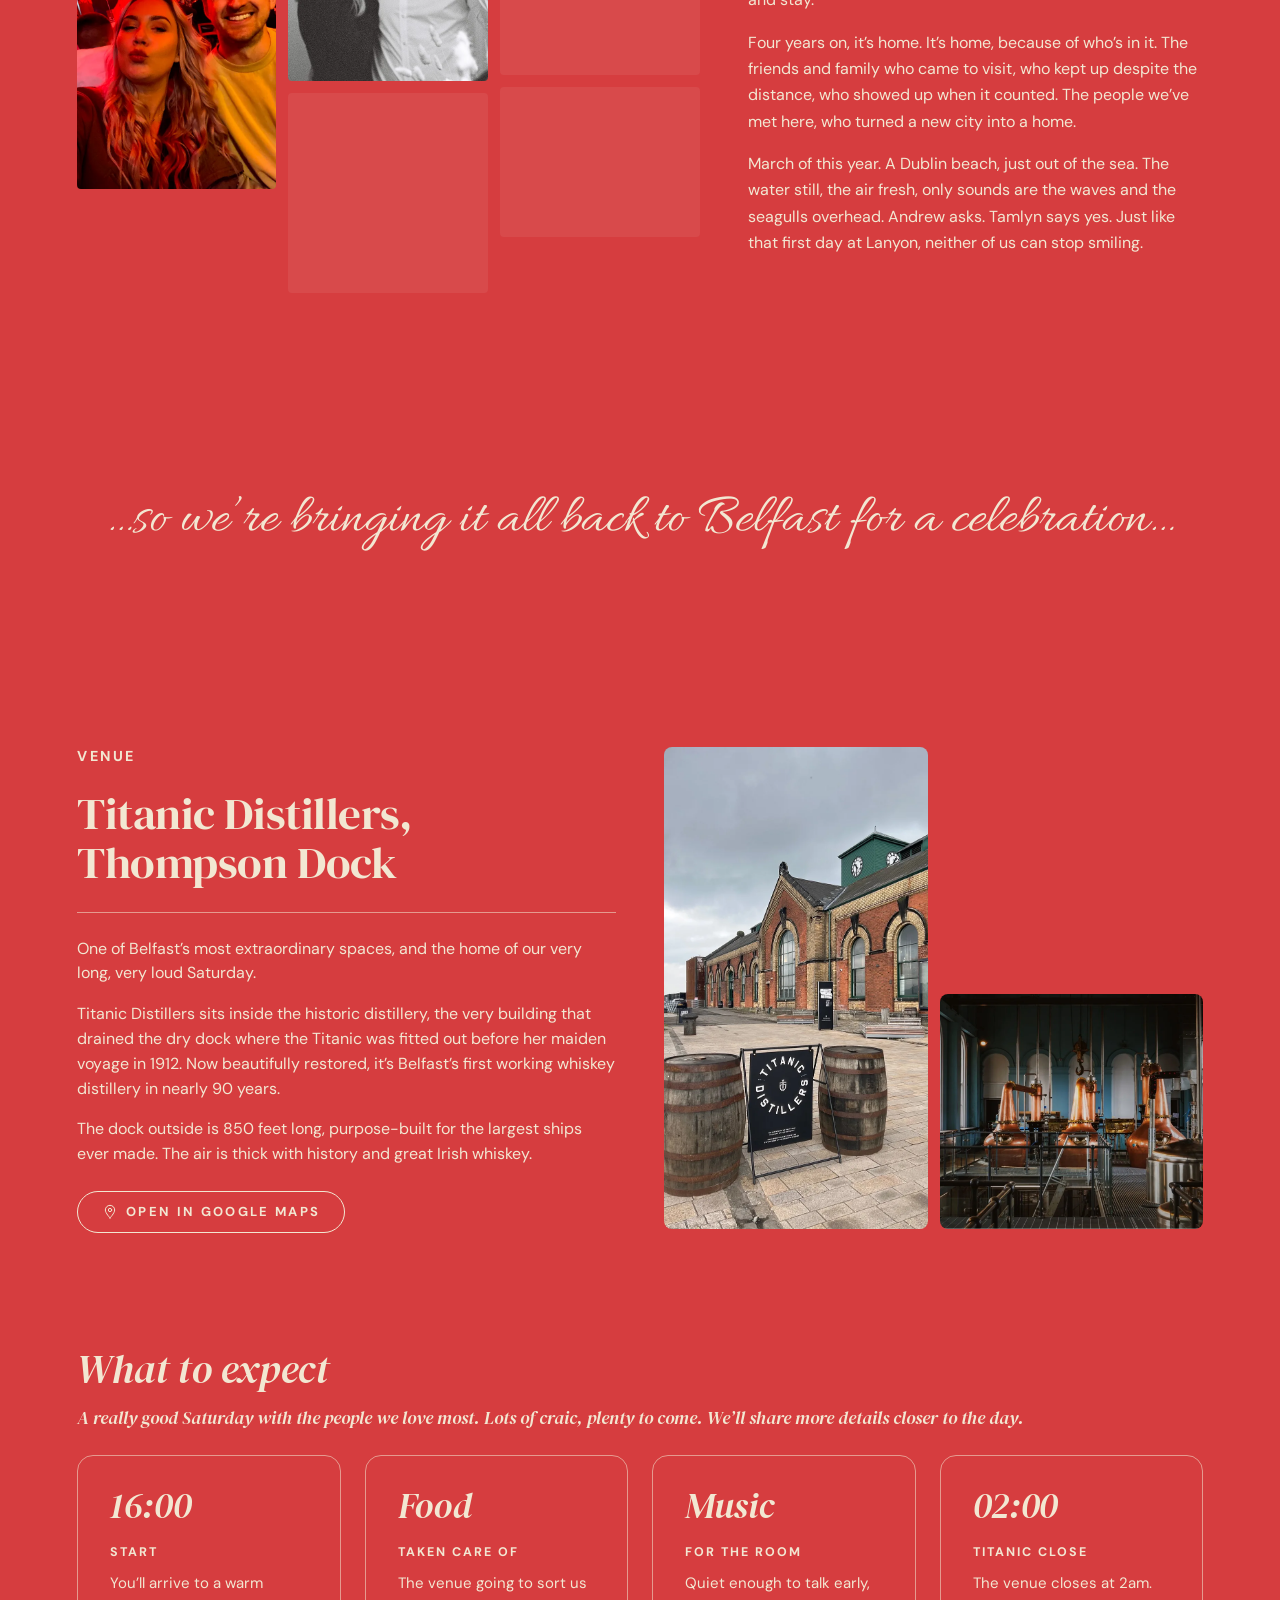
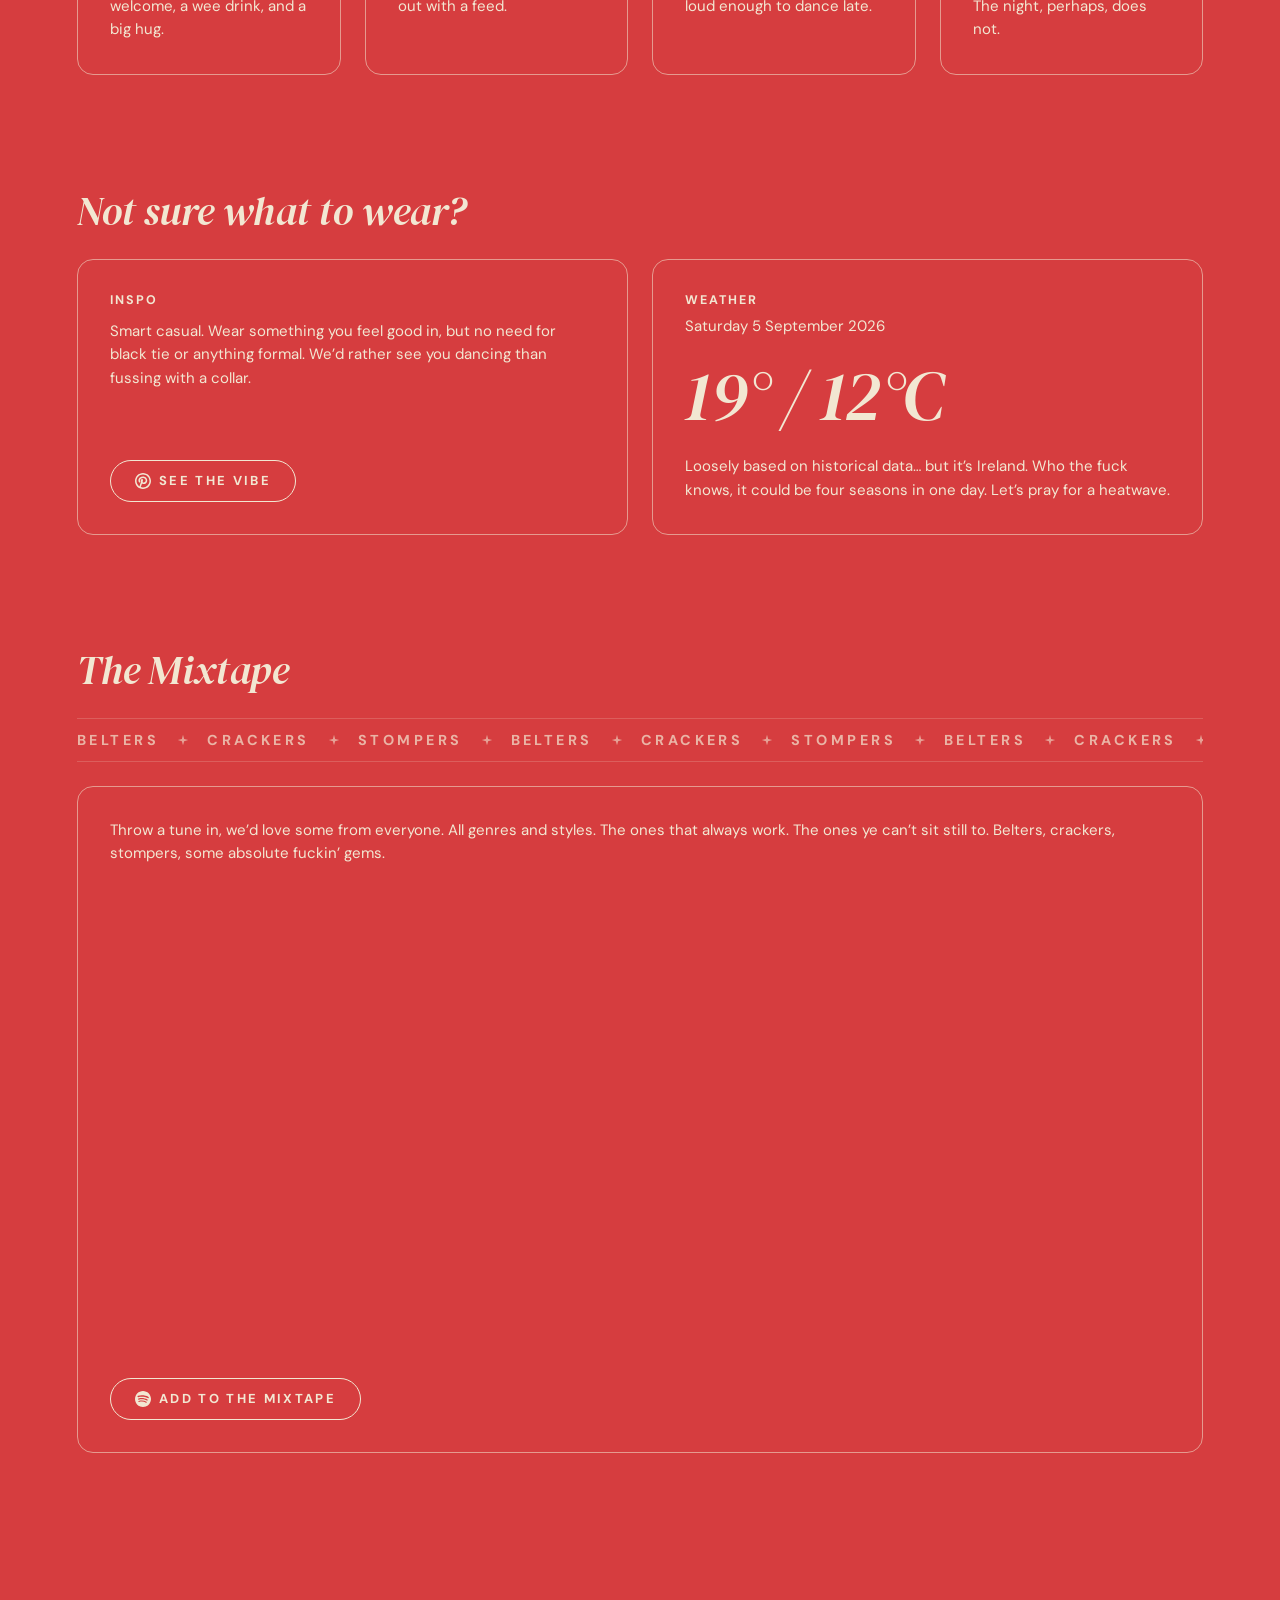
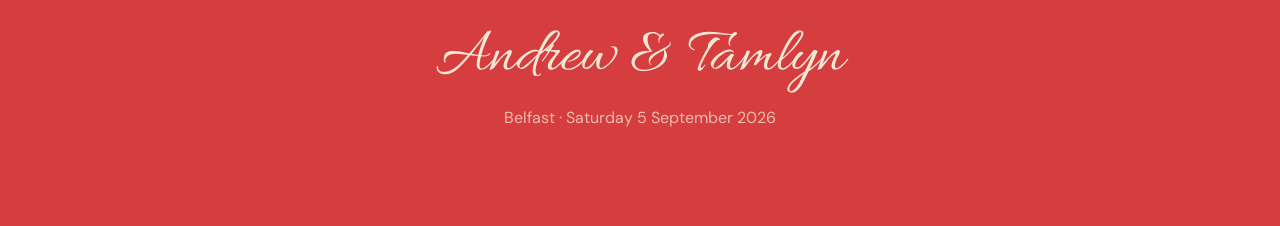
==== commit 61e38c92: "Change party start time to 16:00 Co-Authored-By: Claude Opus 4.8 <noreply@anthropic.com> Claude-Sess" ====
--- a/index.html
+++ b/index.html
@@ -185,7 +185,7 @@
         </div>
         <div class="schedule-grid">
           <article class="card schedule-card">
-            <h3 class="schedule-time">15:00</h3>
+            <h3 class="schedule-time">16:00</h3>
             <p class="card-label">Start</p>
             <p class="card-body">You&rsquo;ll arrive to a warm welcome, a wee drink, and a big hug.</p>
           </article>
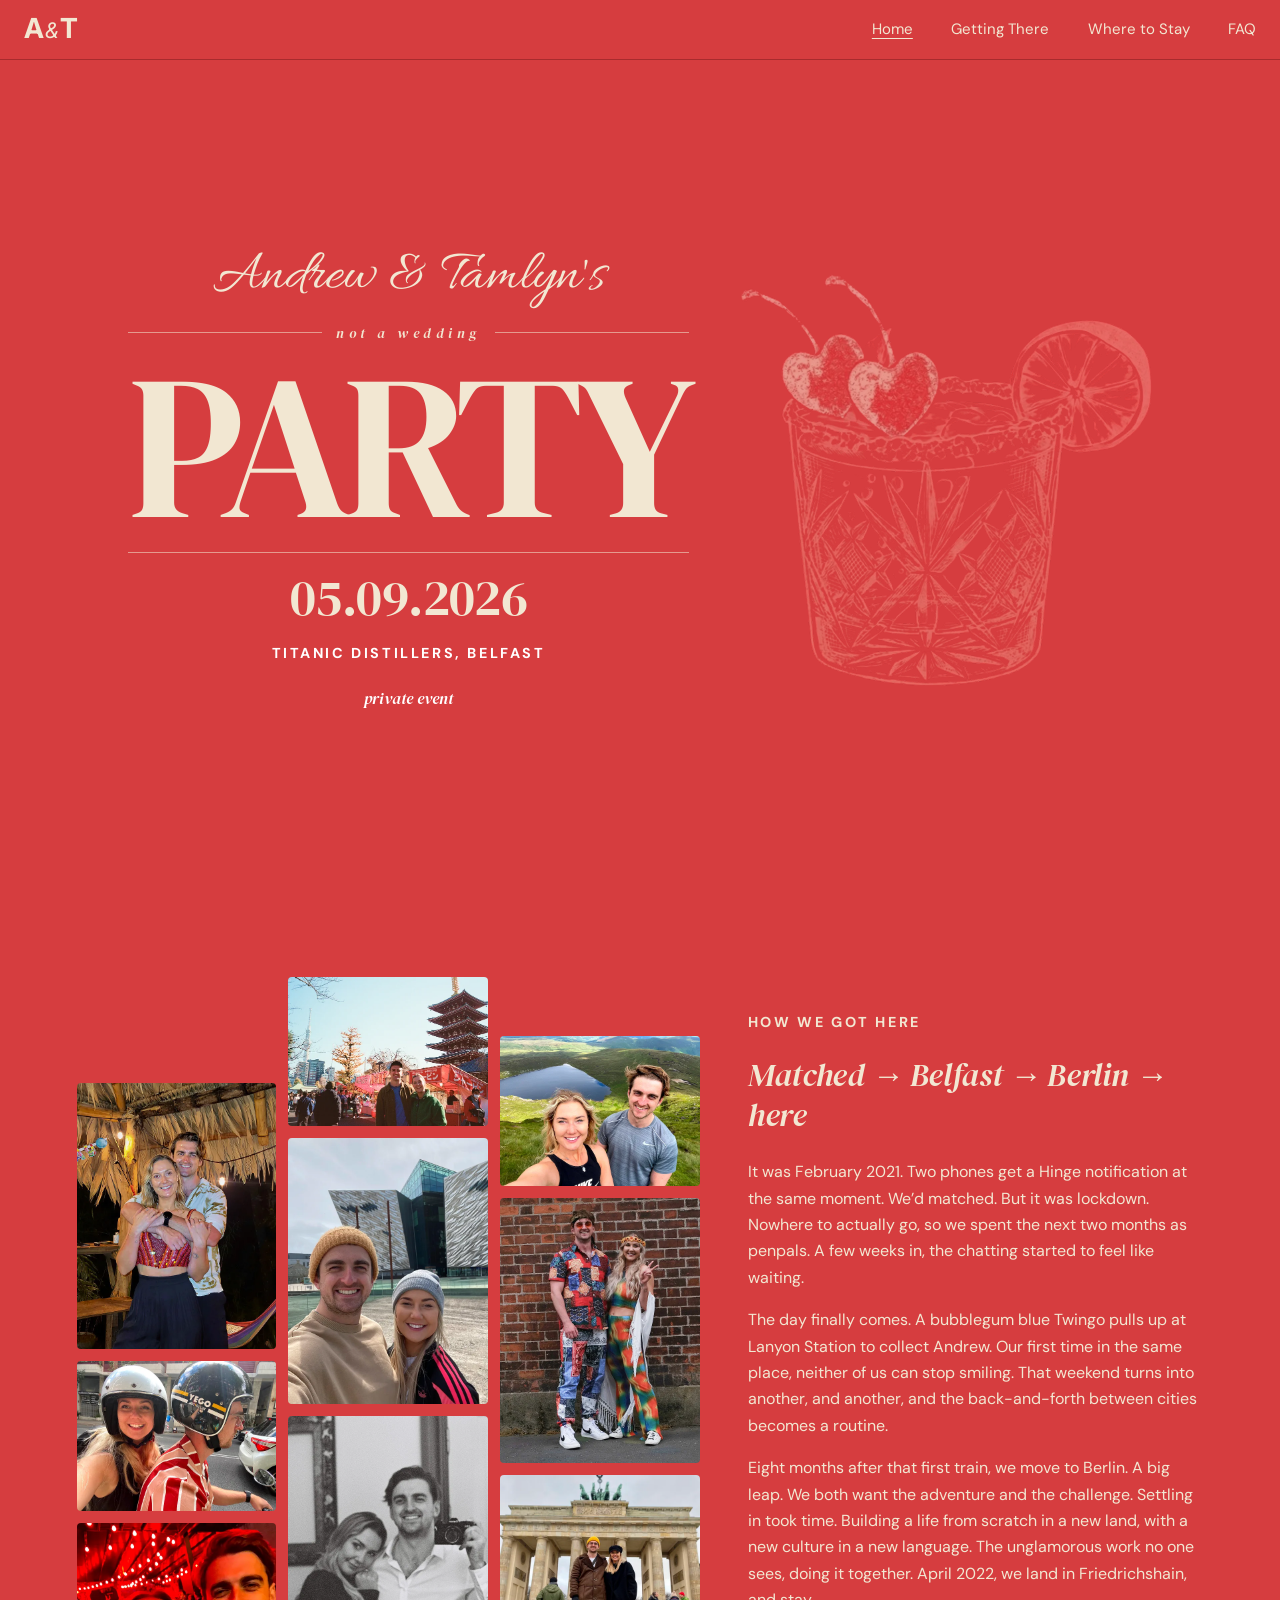
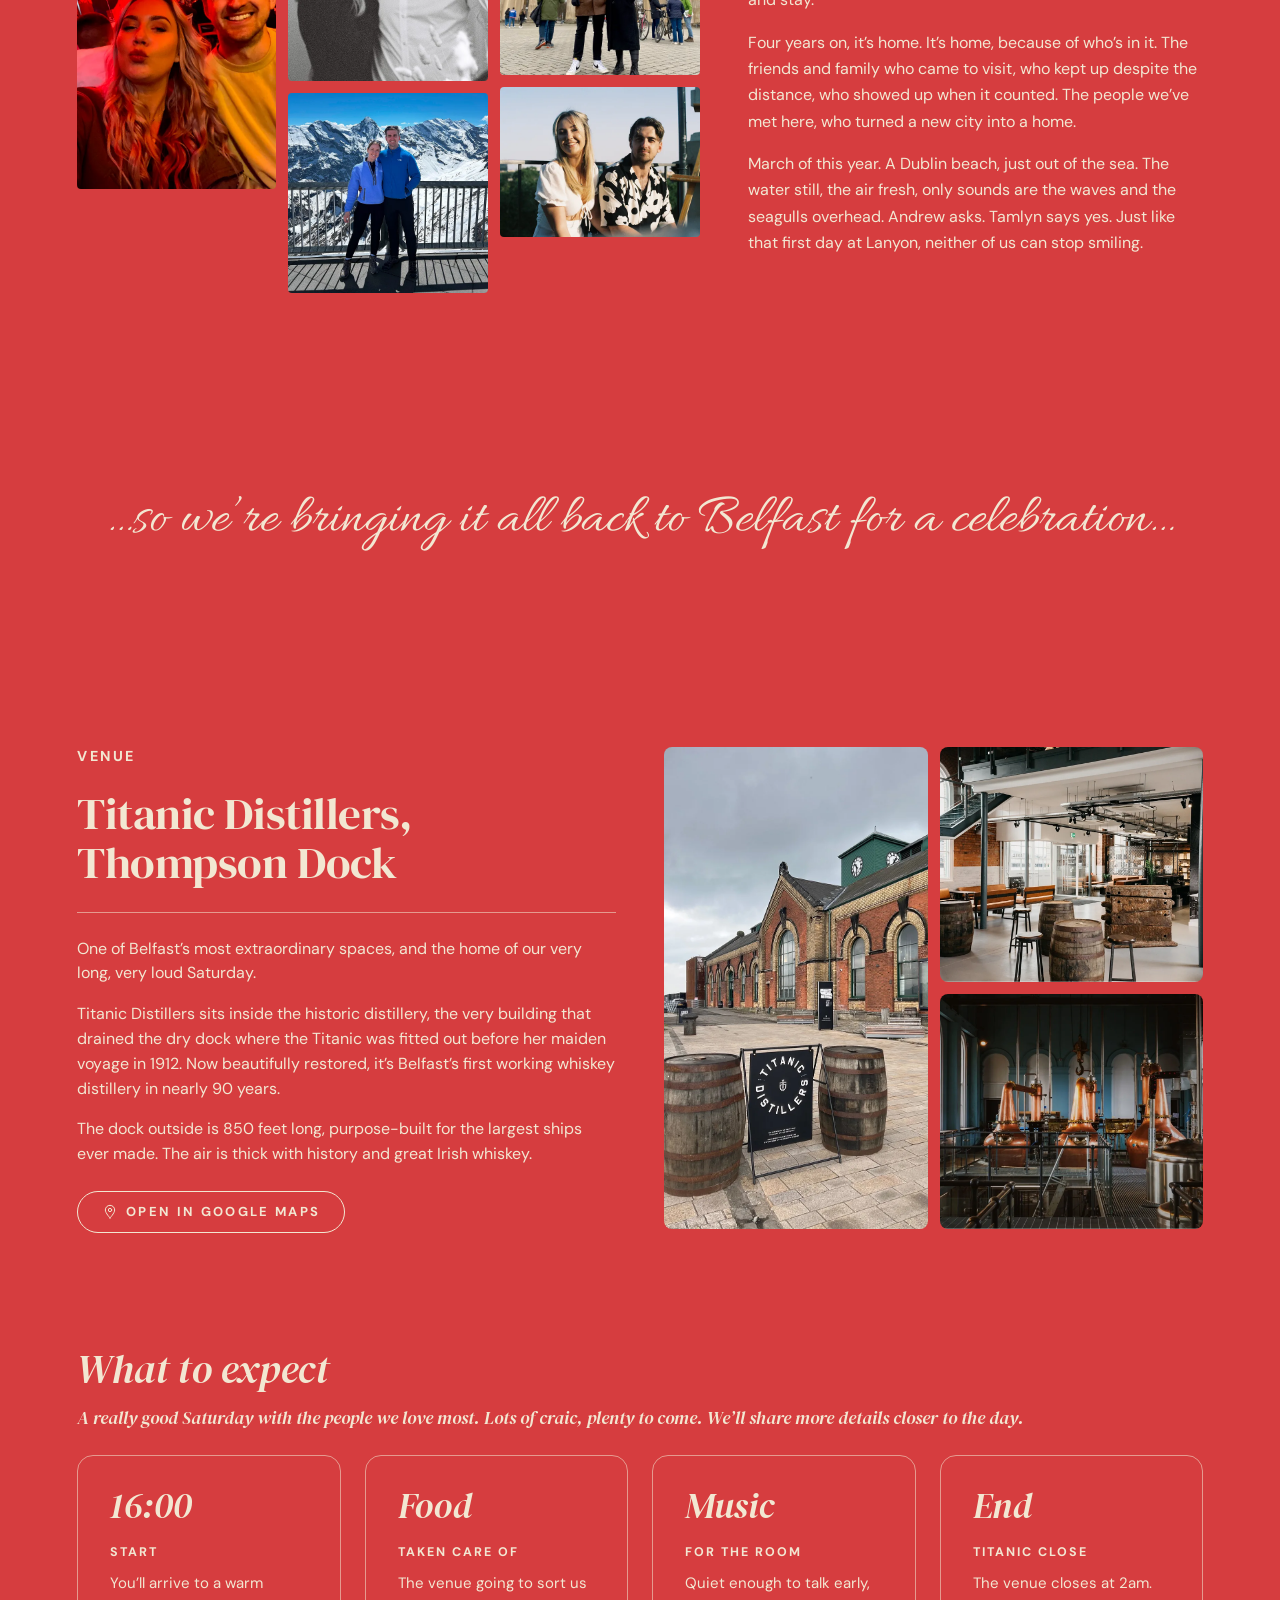
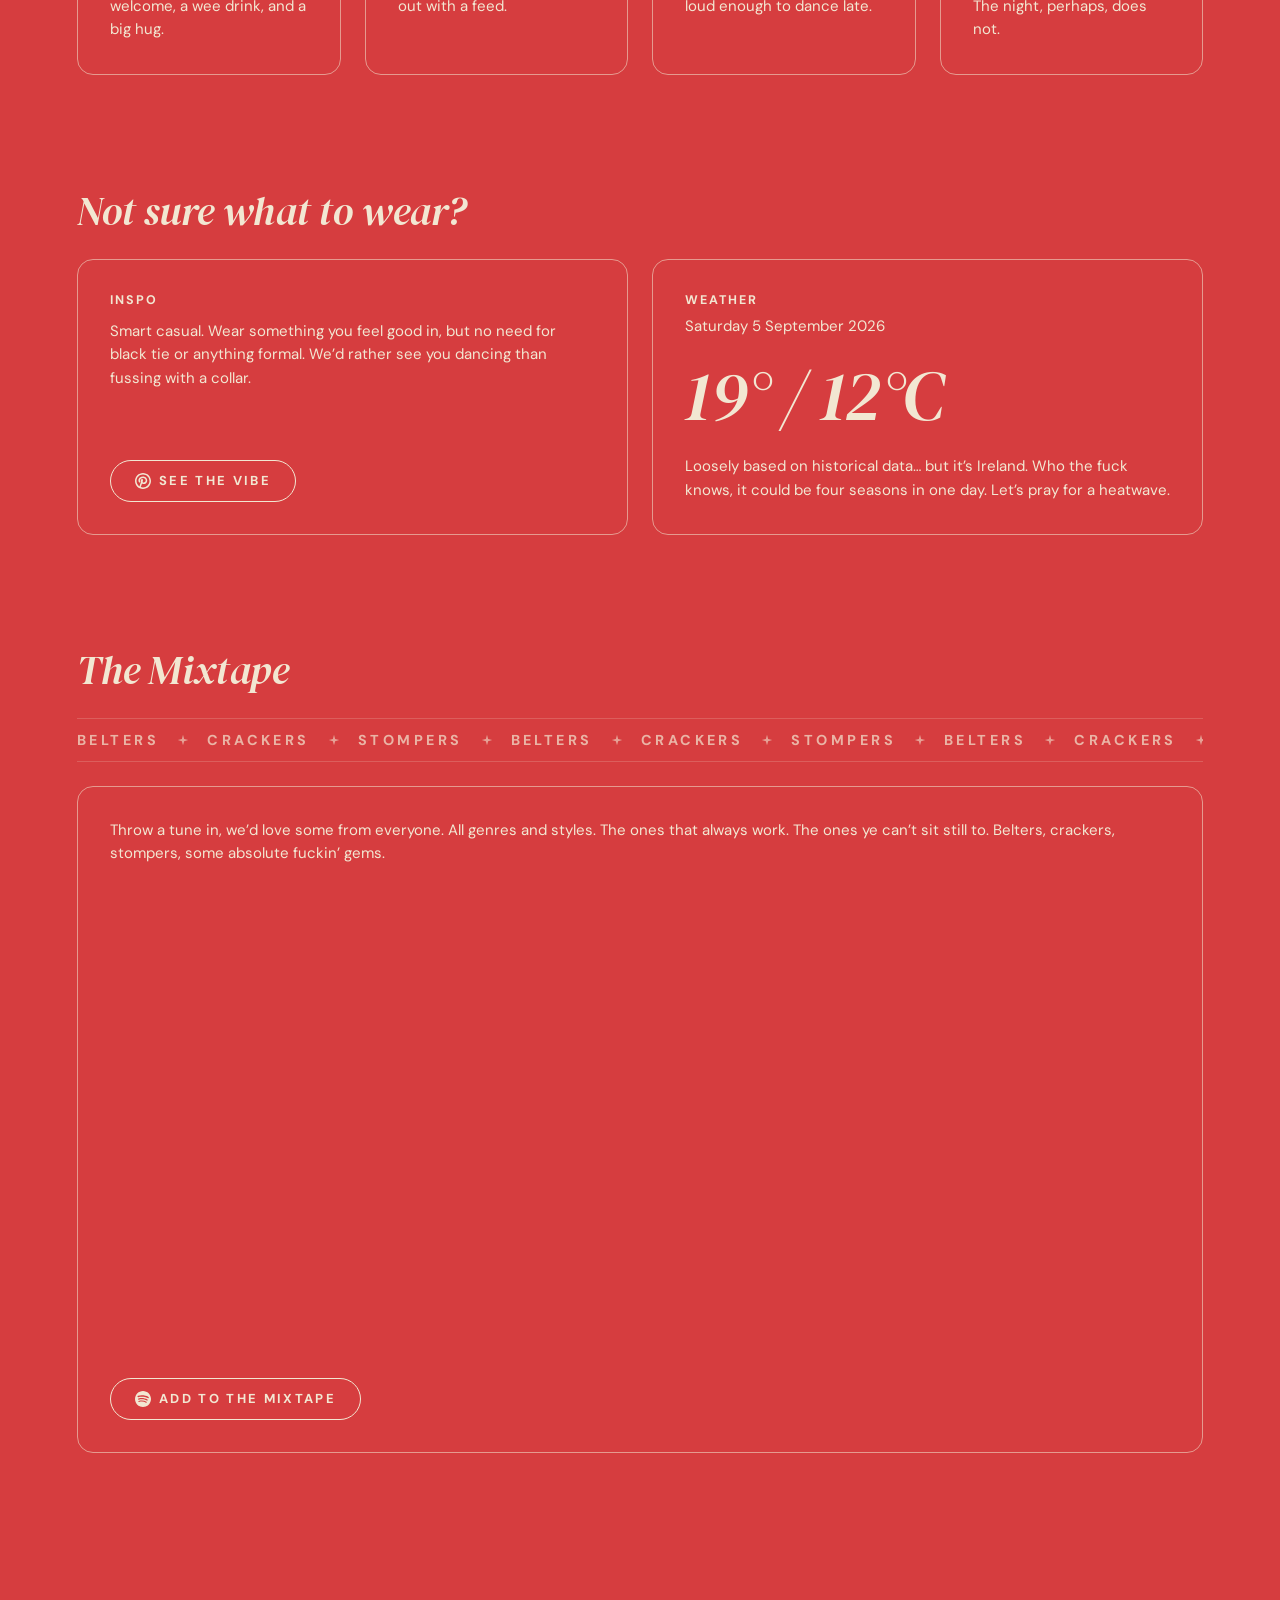
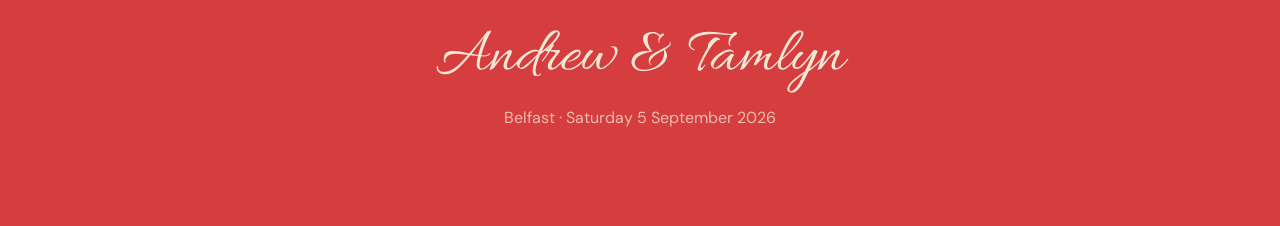
==== commit ad45070d: "Change schedule end time to 'End' Co-Authored-By: Claude Opus 4.8 <noreply@anthropic.com> Claude-Ses" ====
--- a/index.html
+++ b/index.html
@@ -200,7 +200,7 @@
             <p class="card-body">Quiet enough to talk early, loud enough to dance late.</p>
           </article>
           <article class="card schedule-card">
-            <h3 class="schedule-time">02:00</h3>
+            <h3 class="schedule-time">End</h3>
             <p class="card-label">Titanic close</p>
             <p class="card-body">The venue closes at 2am. The night, perhaps, does not.</p>
           </article>
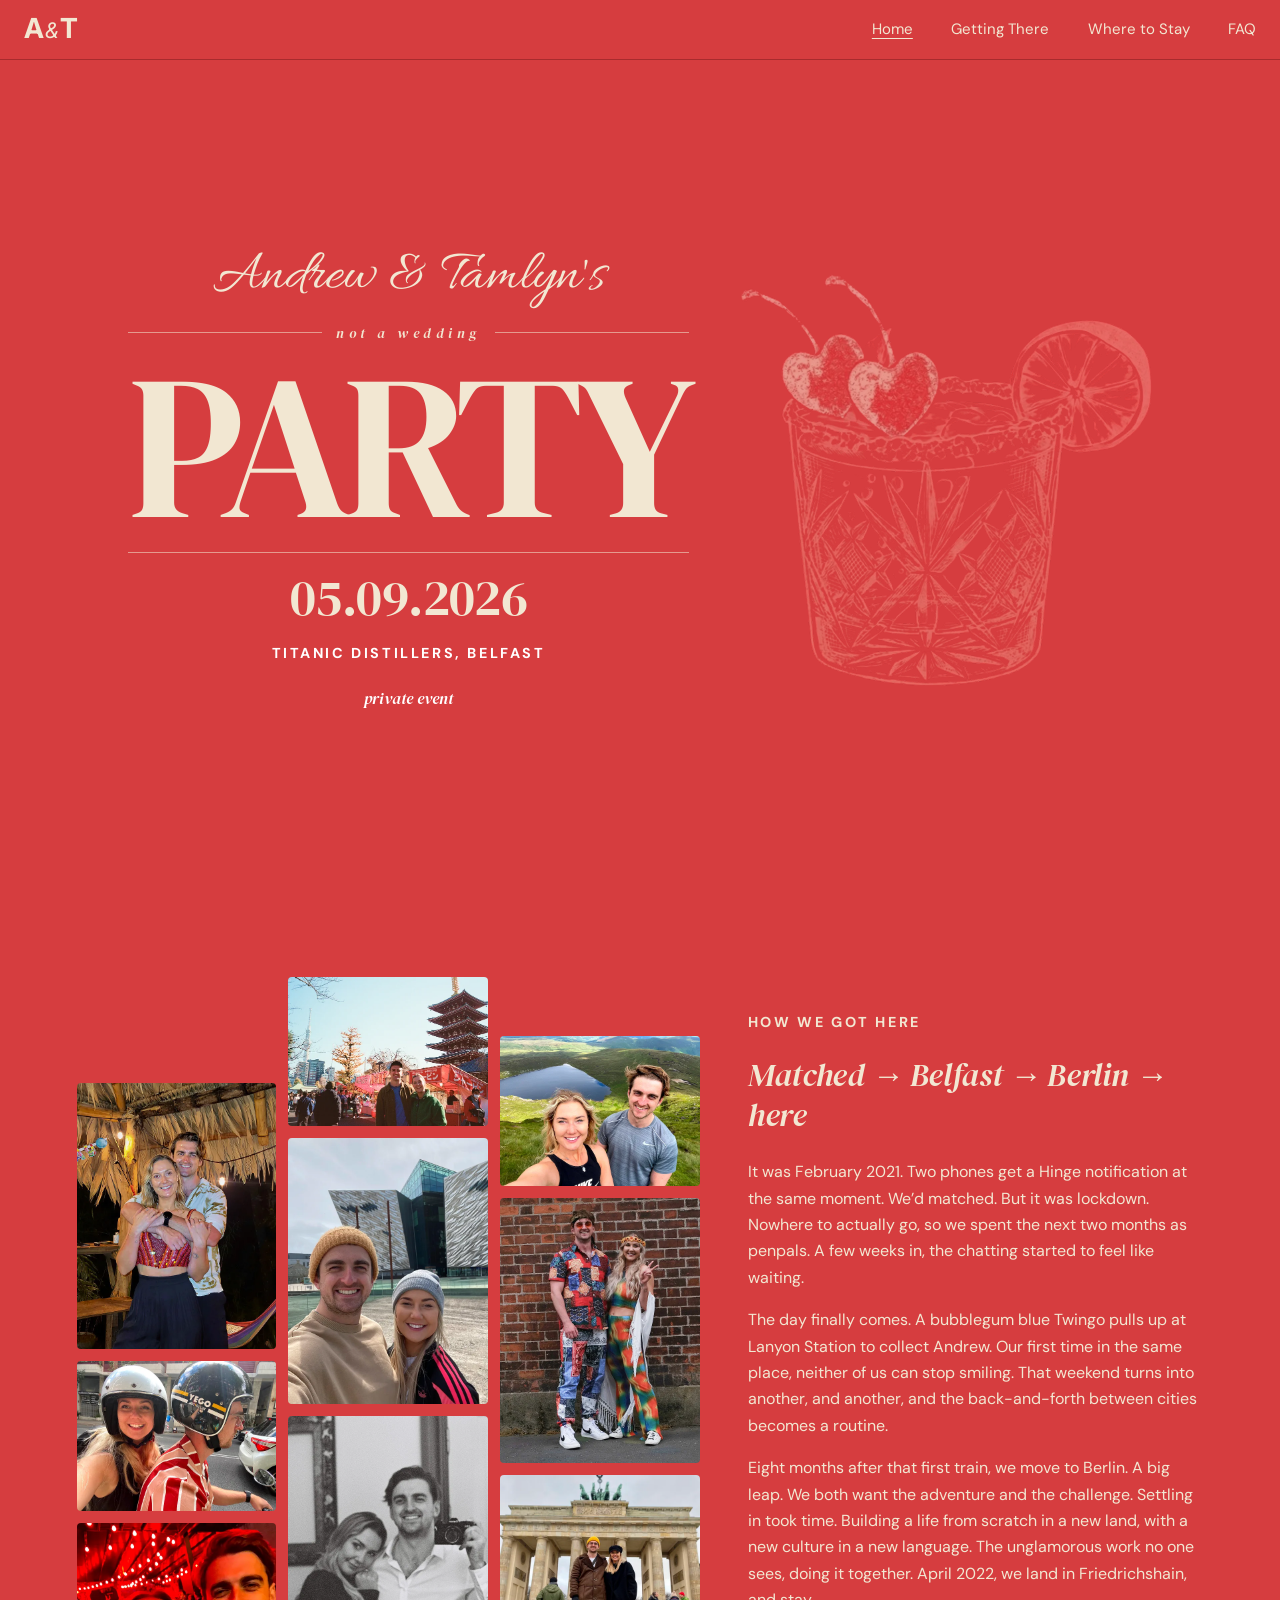
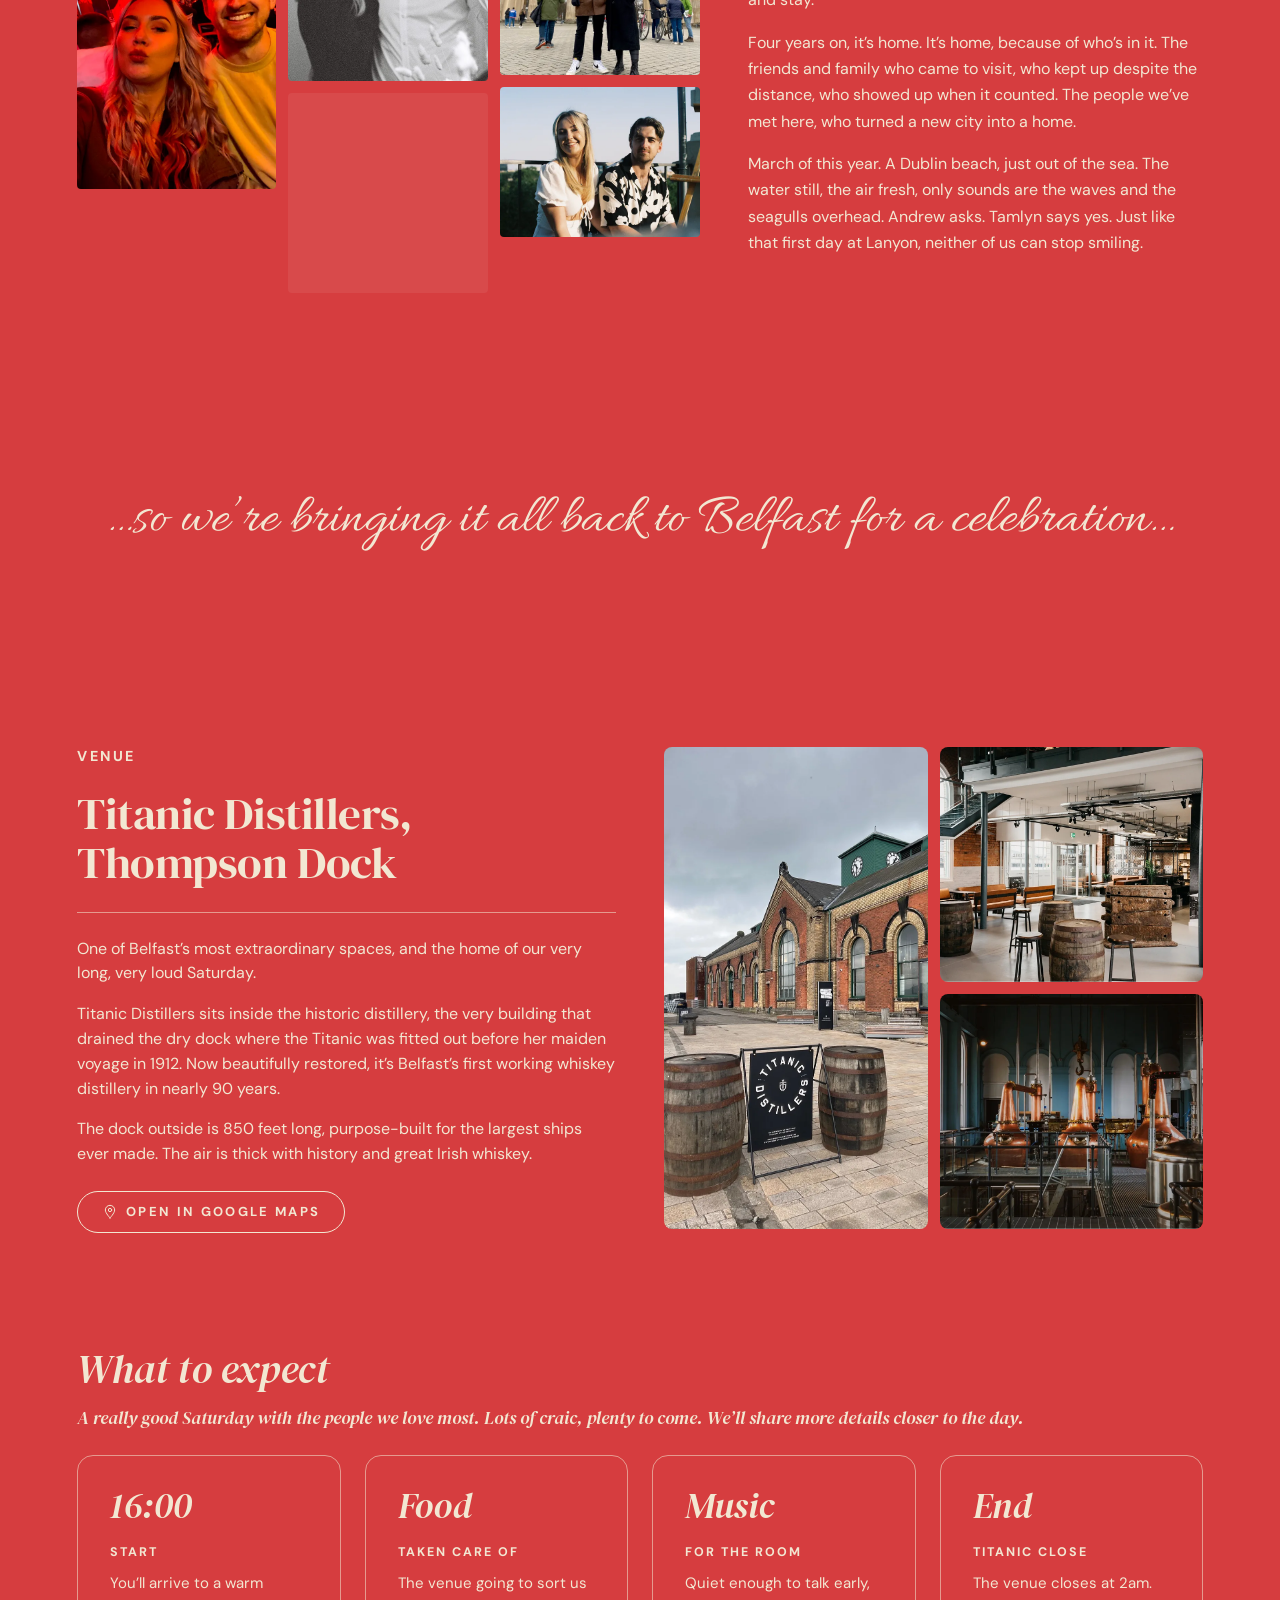
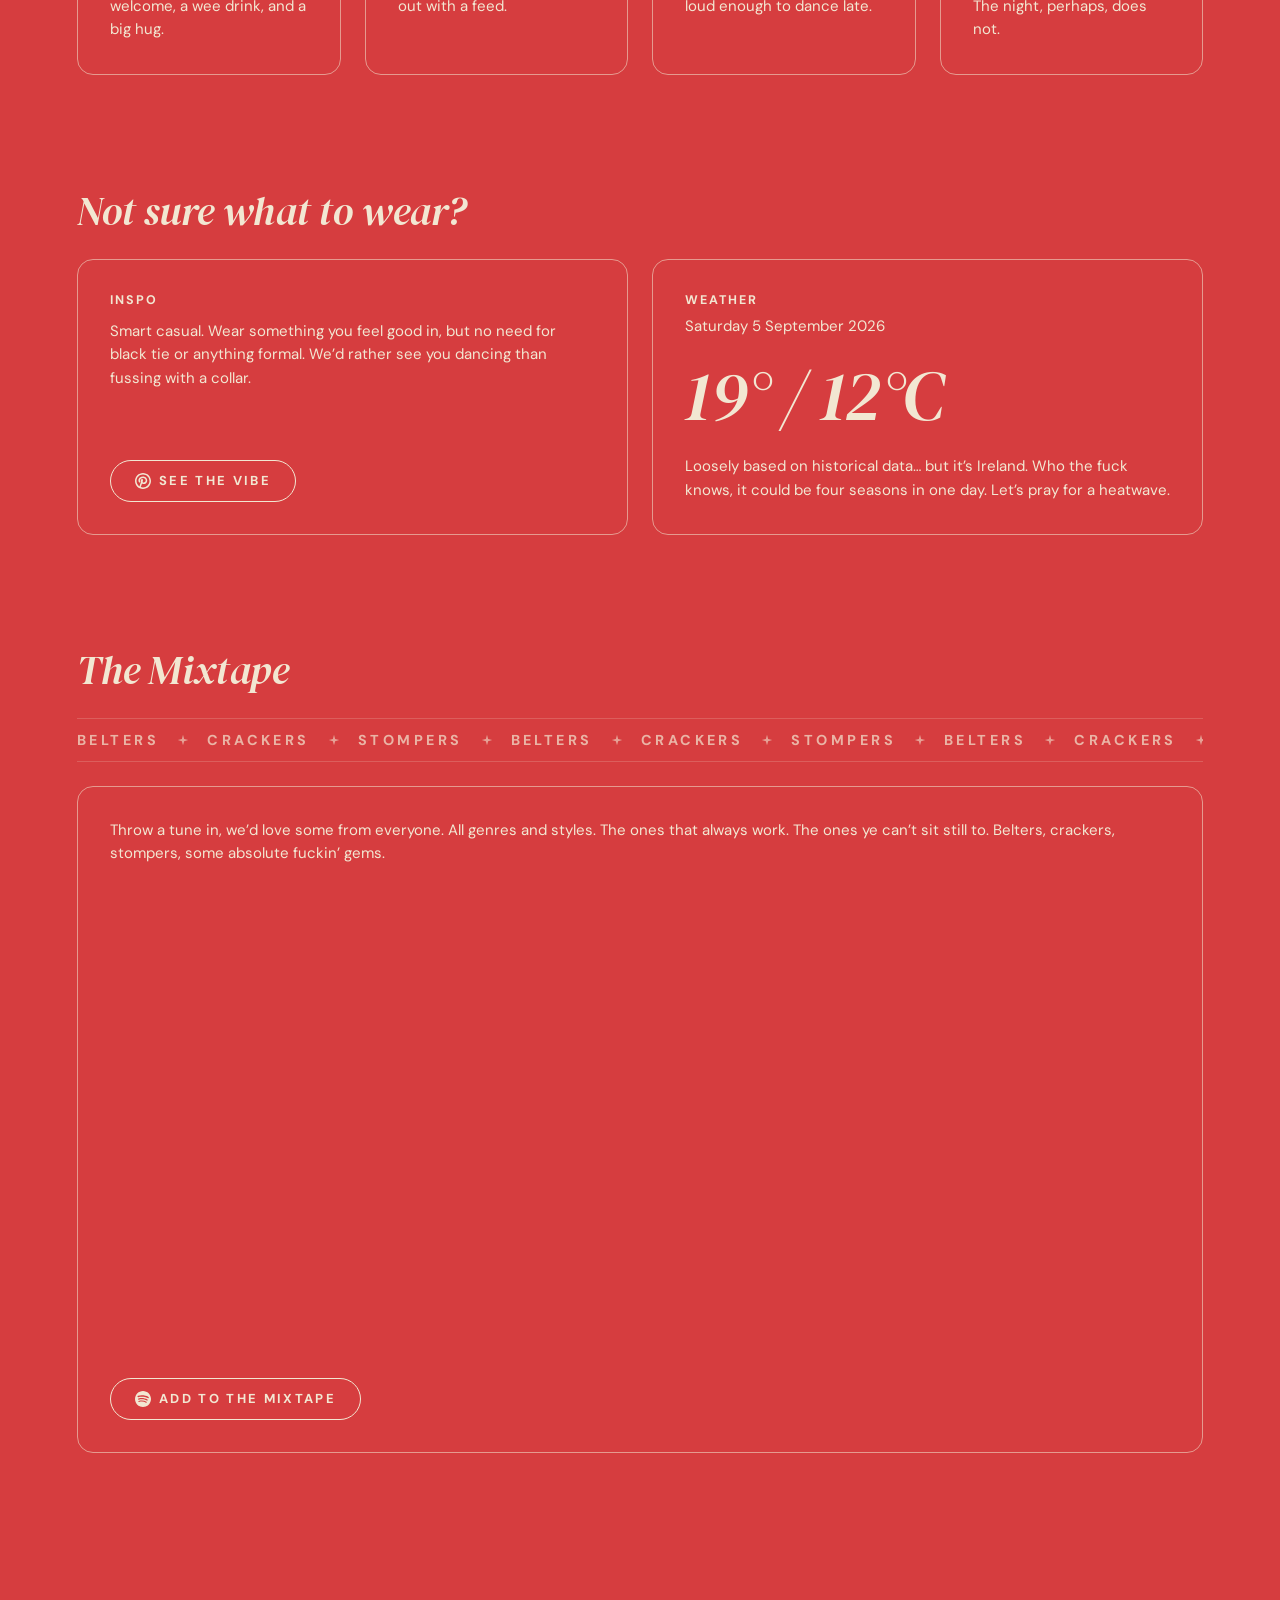
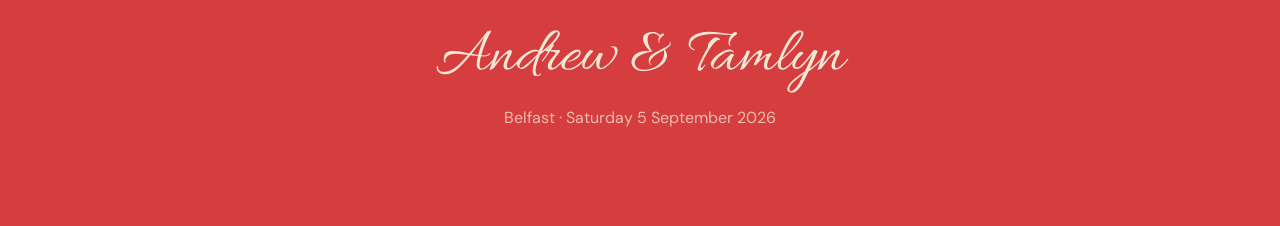
==== commit b6167e4c: "Use canonical Spotify playlist URL without tracking params" ====
--- a/index.html
+++ b/index.html
@@ -300,7 +300,7 @@
           </div>
           <a
             class="pill"
-            href="https://open.spotify.com/playlist/0DFSZC6Zb2X7jCf8nAMXD9?si=8262489a4d8b4de6&amp;pt=af4128b62dd64633003f876453cc2763"
+            href="https://open.spotify.com/playlist/0DFSZC6Zb2X7jCf8nAMXD9"
             target="_blank"
             rel="noopener noreferrer"
             aria-label="Open the collaborative Spotify playlist"
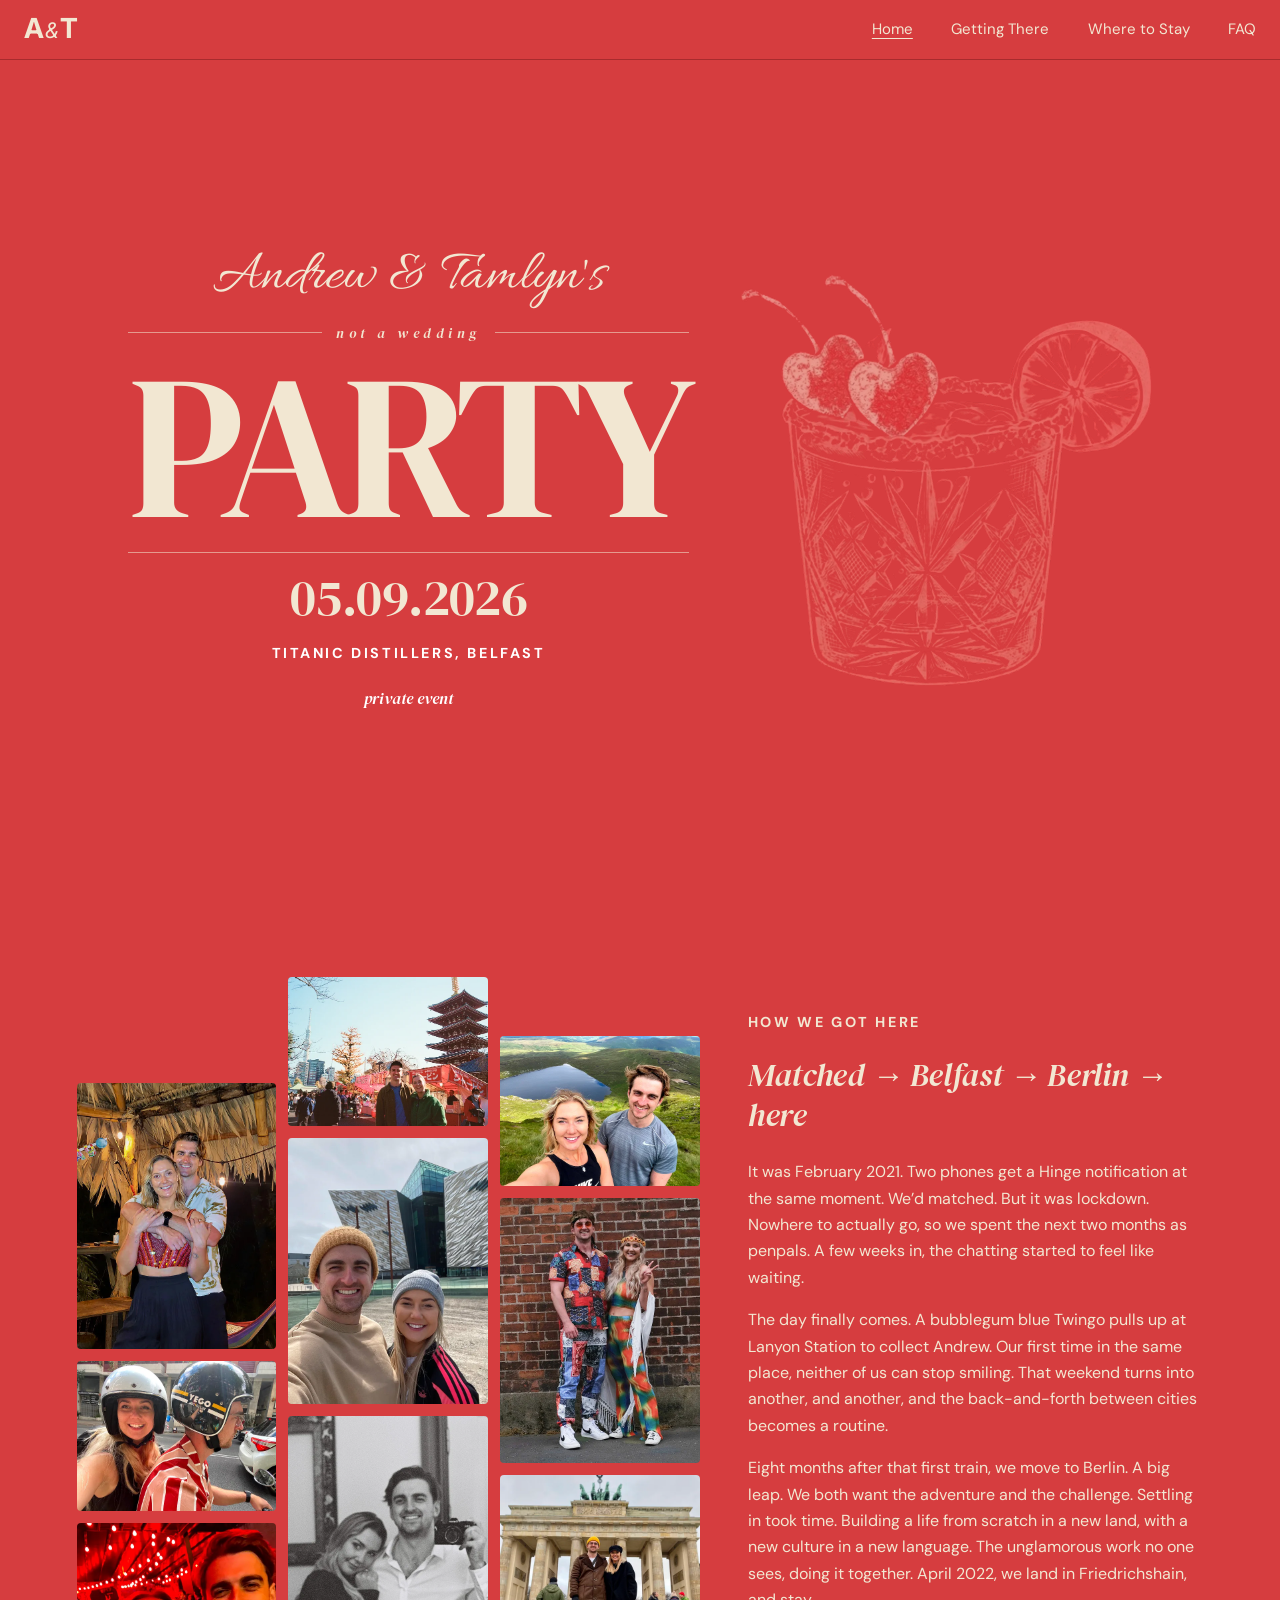
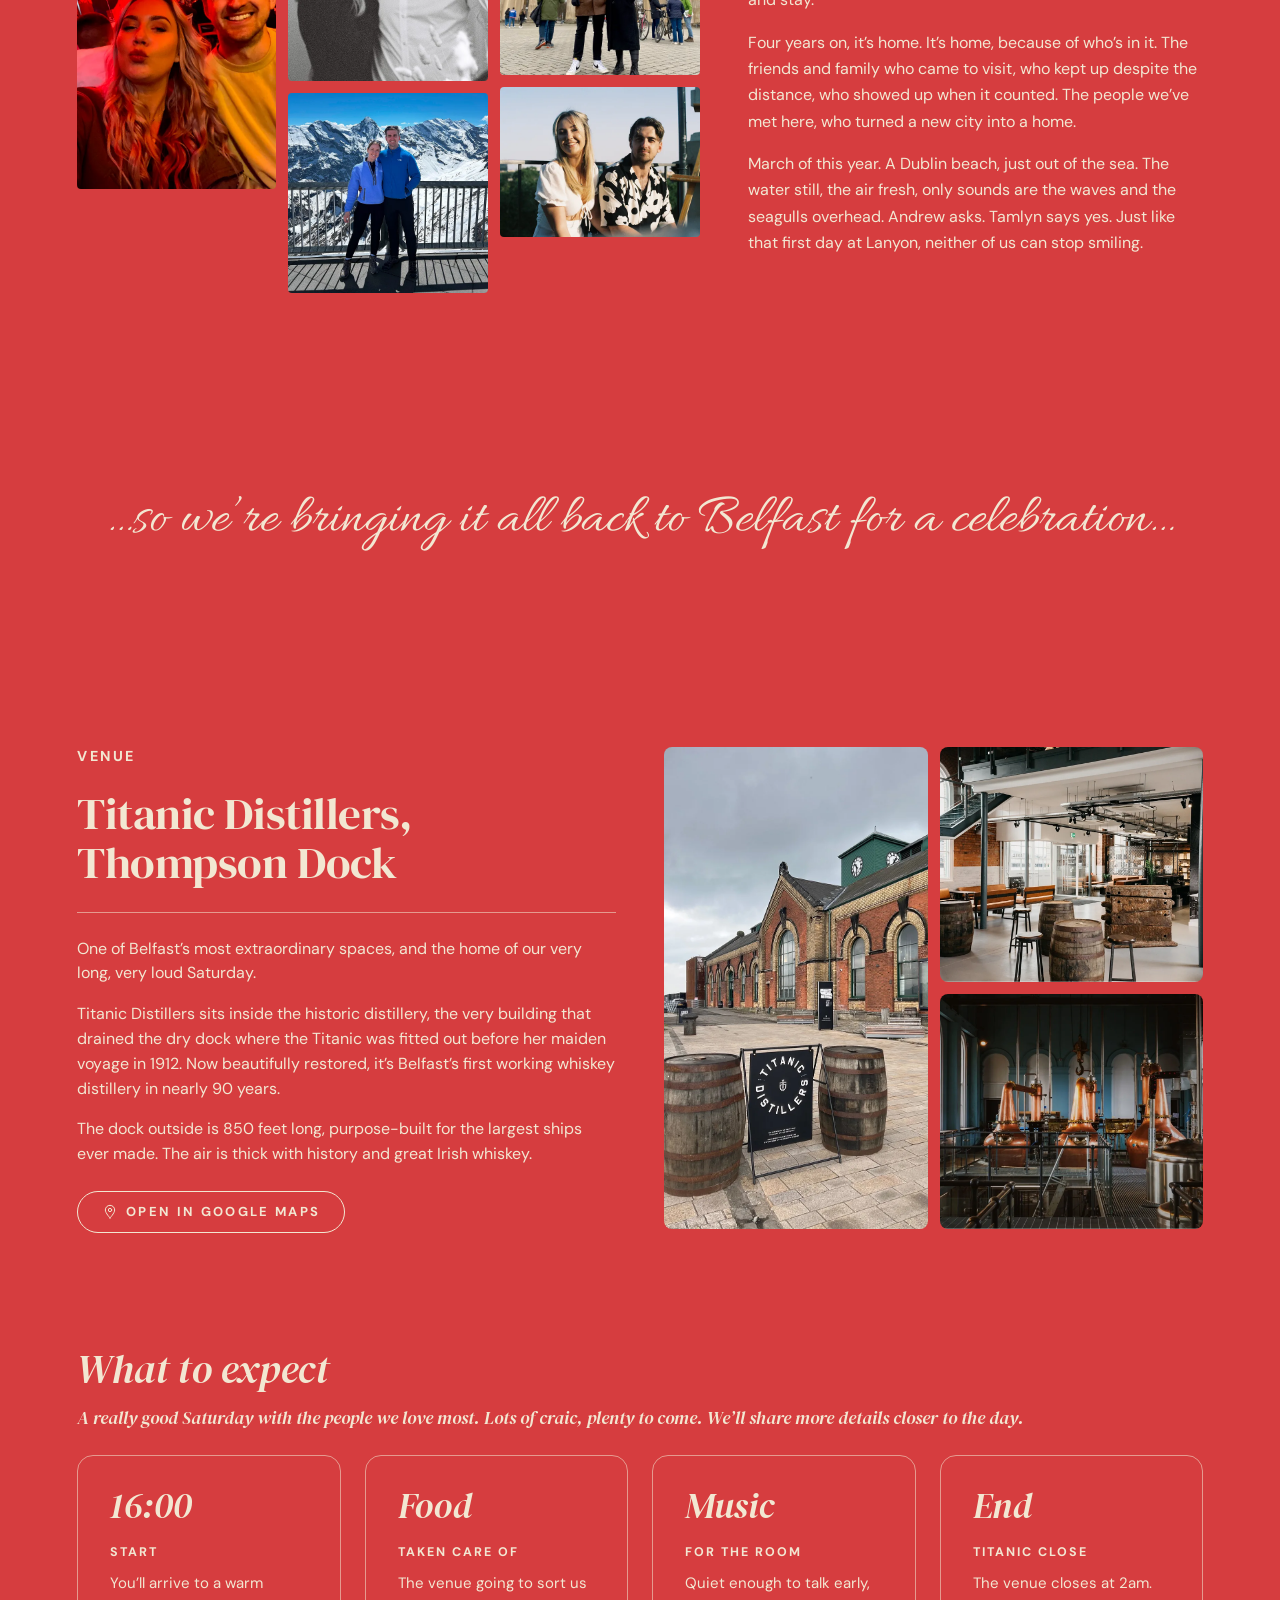
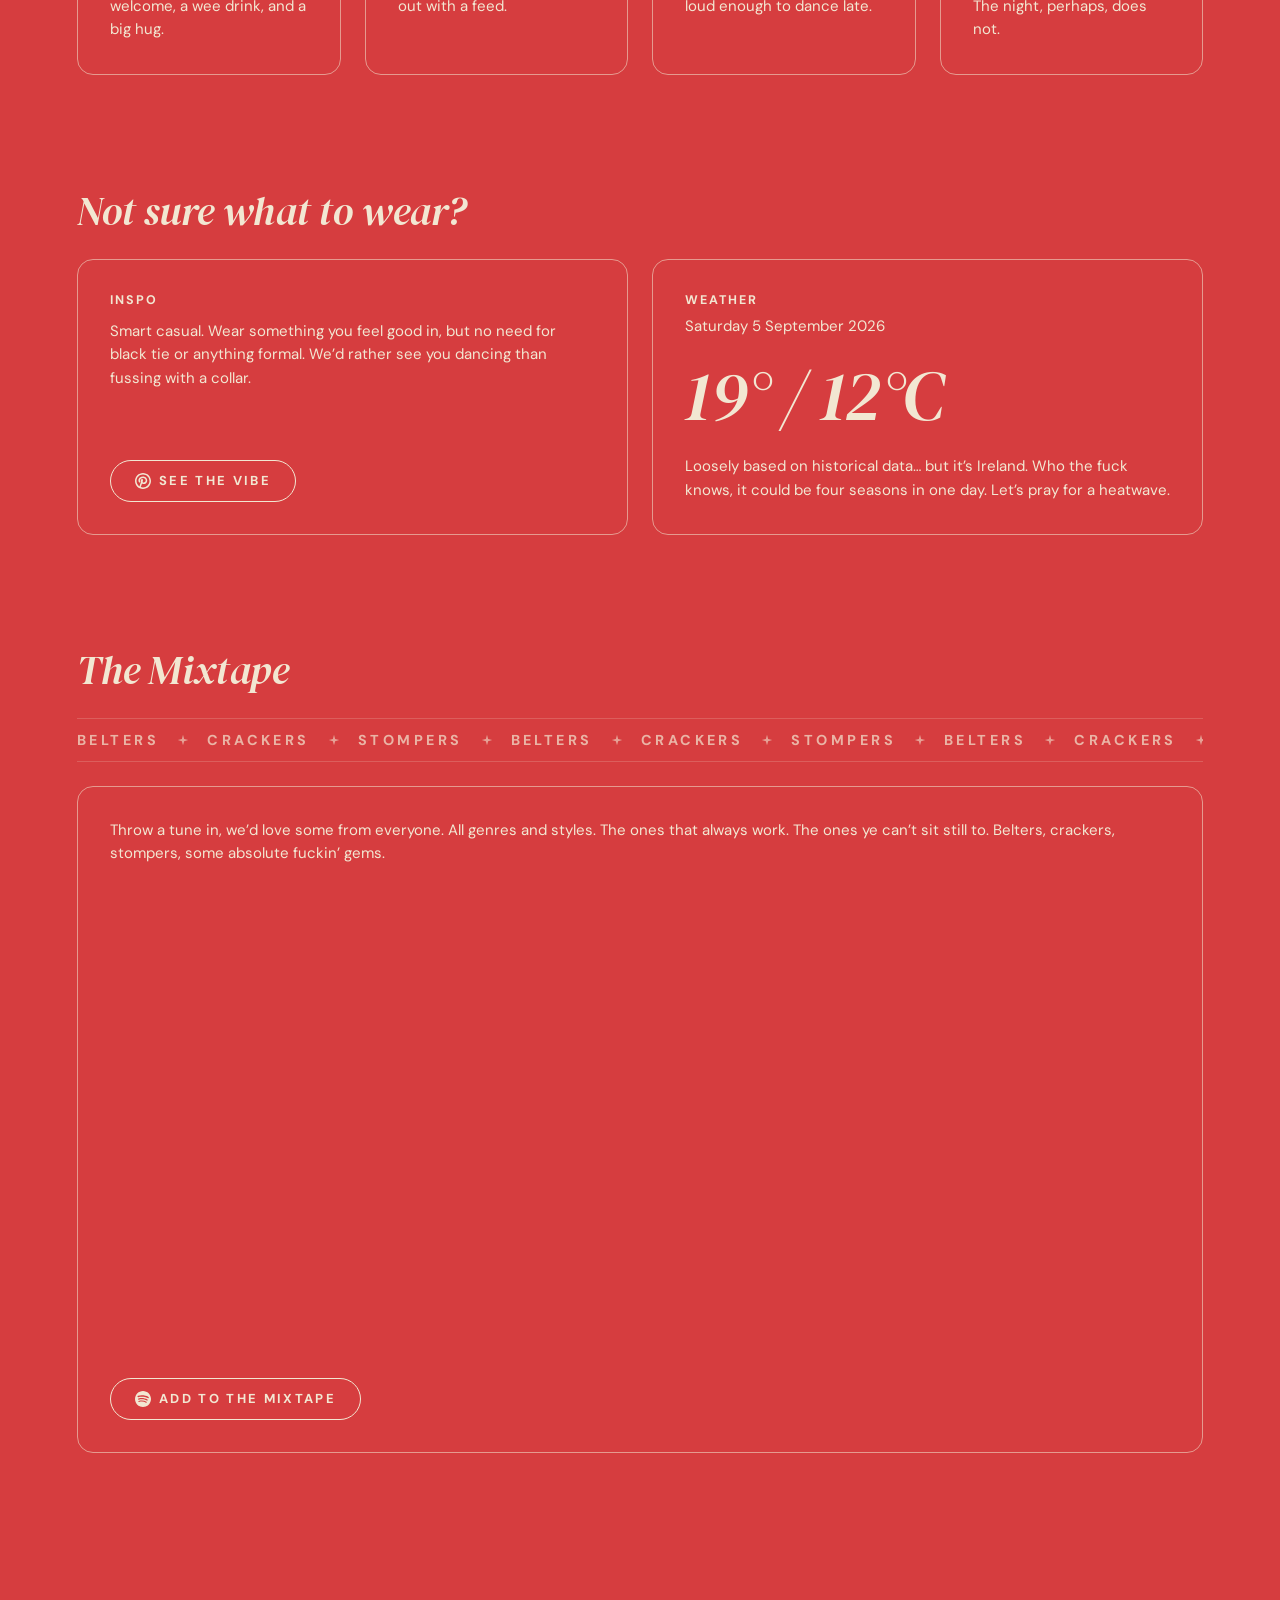
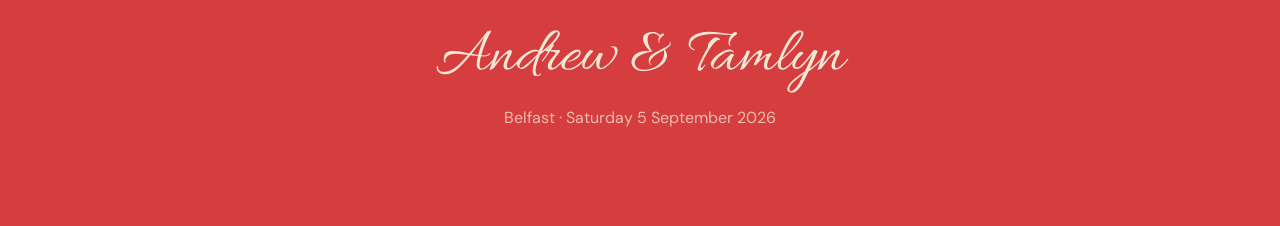
==== commit 6f72c7d6: "Update Spotify collab playlist link (#5) Co-authored-by: Claude <noreply@anthropic.com>" ====
--- a/index.html
+++ b/index.html
@@ -300,7 +300,7 @@
           </div>
           <a
             class="pill"
-            href="https://open.spotify.com/playlist/0DFSZC6Zb2X7jCf8nAMXD9"
+            href="https://open.spotify.com/playlist/0DFSZC6Zb2X7jCf8nAMXD9?si=31723dfa81974502&amp;pt=ac83b7c87f5c9969225af1794e99222c"
             target="_blank"
             rel="noopener noreferrer"
             aria-label="Open the collaborative Spotify playlist"
